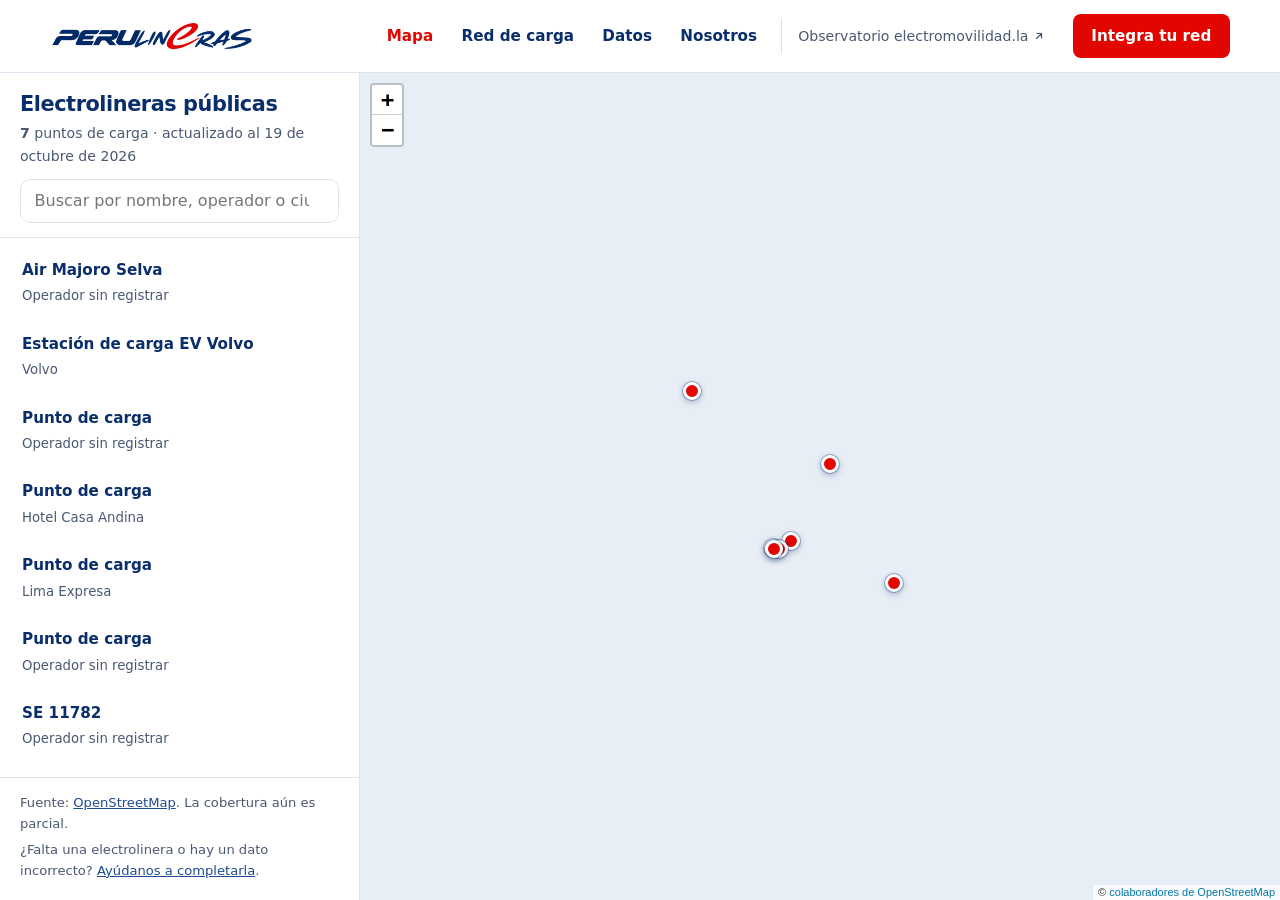
==== mapa/index.html @ 8e87213c "feat: redesign site with public charging station map - Light redesign following REDESIGN_BRIEF.md (w" ====
<!doctype html>
<html lang="es-PE">
<head>
  <meta charset="utf-8">
  <meta name="viewport" content="width=device-width,initial-scale=1">
  <title>Mapa de electrolineras públicas del Perú | Perulineras</title>
  <meta name="description" content="Encuentra electrolineras públicas en el Perú: ubicación, conectores, potencia, operador y cómo llegar.">
  <meta name="theme-color" content="#ffffff">
  <meta property="og:type" content="website">
  <meta property="og:locale" content="es_PE">
  <meta property="og:site_name" content="Perulineras">
  <meta property="og:title" content="Mapa de electrolineras públicas del Perú">
  <meta property="og:description" content="Ubicación, conectores, potencia, operador y cómo llegar a las electrolineras públicas del Perú.">
  <meta property="og:image" content="../assets/og-perulineras.png">
  <meta name="twitter:card" content="summary_large_image">
  <link rel="icon" type="image/png" sizes="32x32" href="../assets/favicon-32.png">
  <link rel="apple-touch-icon" href="../assets/apple-touch-icon.png">
  <link rel="stylesheet" href="../assets/vendor/leaflet/leaflet.css">
  <link rel="stylesheet" href="../assets/estilos.css">
</head>
<body class="pagina-mapa">
  <a class="saltar" href="#lista-electrolineras">Saltar a la lista de electrolineras</a>

  <header class="header">
    <div class="contenedor header-interior">
      <a class="marca" href="../" aria-label="Perulineras, inicio">
        <img src="../assets/logo-perulineras.png" alt="Perulineras" width="788" height="116">
      </a>
      <button class="menu-boton" type="button" aria-expanded="false" aria-controls="nav-principal" aria-label="Abrir menú">
        <svg viewBox="0 0 24 24" fill="none" stroke="currentColor" stroke-width="2" stroke-linecap="round" aria-hidden="true"><path d="M4 7h16M4 12h16M4 17h16"/></svg>
      </button>
      <nav class="nav" id="nav-principal" aria-label="Principal">
        <a href="./" aria-current="page">Mapa</a>
        <a href="../#red">Red de carga</a>
        <a href="../#datos">Datos</a>
        <a href="../#nosotros">Nosotros</a>
        <a class="enlace-observatorio" href="https://www.electromovilidad.la" target="_blank" rel="noopener">Observatorio electromovilidad.la
          <svg width="12" height="12" viewBox="0 0 24 24" fill="none" stroke="currentColor" stroke-width="2.4" stroke-linecap="round" stroke-linejoin="round" aria-hidden="true"><path d="M7 17 17 7M8 7h9v9"/></svg>
          <span class="sr">(abre en una pestaña nueva)</span></a>
        <a class="boton boton-primario" href="../#integra">Integra tu red</a>
      </nav>
    </div>
  </header>

  <main class="mapa-layout">
    <aside class="panel" aria-labelledby="titulo-mapa">
      <div class="panel-cabecera">
        <h1 id="titulo-mapa">Electrolineras públicas</h1>
        <p><strong data-conteo>…</strong> puntos de carga · actualizado al <span data-actualizado>…</span></p>
        <label class="sr" for="buscar">Buscar electrolinera</label>
        <input class="buscador" id="buscar" type="search" placeholder="Buscar por nombre, operador o ciudad" autocomplete="off" data-buscador>
      </div>
      <ul class="lista" id="lista-electrolineras" aria-label="Lista de electrolineras" data-lista></ul>
      <div class="panel-pie">
        <p>Fuente: <a href="https://www.openstreetmap.org/copyright" target="_blank" rel="noopener">OpenStreetMap</a>. La cobertura aún es parcial.</p>
        <p>¿Falta una electrolinera o hay un dato incorrecto? <a href="../#integra">Ayúdanos a completarla</a>.</p>
      </div>
    </aside>
    <div class="mapa mapa-completo" data-mapa="../data/electrolineras.geojson" data-zoom-rueda role="region" aria-label="Mapa del Perú con electrolineras públicas"></div>
  </main>

  <script src="../assets/vendor/leaflet/leaflet.js"></script>
  <script src="../assets/sitio.js"></script>
  <script src="../assets/mapa.js"></script>
</body>
</html>
---- assets/vendor/leaflet/leaflet.css ----
/* required styles */

.leaflet-pane,
.leaflet-tile,
.leaflet-marker-icon,
.leaflet-marker-shadow,
.leaflet-tile-container,
.leaflet-pane > svg,
.leaflet-pane > canvas,
.leaflet-zoom-box,
.leaflet-image-layer,
.leaflet-layer {
	position: absolute;
	left: 0;
	top: 0;
	}
.leaflet-container {
	overflow: hidden;
	}
.leaflet-tile,
.leaflet-marker-icon,
.leaflet-marker-shadow {
	-webkit-user-select: none;
	   -moz-user-select: none;
	        user-select: none;
	  -webkit-user-drag: none;
	}
/* Prevents IE11 from highlighting tiles in blue */
.leaflet-tile::selection {
	background: transparent;
}
/* Safari renders non-retina tile on retina better with this, but Chrome is worse */
.leaflet-safari .leaflet-tile {
	image-rendering: -webkit-optimize-contrast;
	}
/* hack that prevents hw layers "stretching" when loading new tiles */
.leaflet-safari .leaflet-tile-container {
	width: 1600px;
	height: 1600px;
	-webkit-transform-origin: 0 0;
	}
.leaflet-marker-icon,
.leaflet-marker-shadow {
	display: block;
	}
/* .leaflet-container svg: reset svg max-width decleration shipped in Joomla! (joomla.org) 3.x */
/* .leaflet-container img: map is broken in FF if you have max-width: 100% on tiles */
.leaflet-container .leaflet-overlay-pane svg {
	max-width: none !important;
	max-height: none !important;
	}
.leaflet-container .leaflet-marker-pane img,
.leaflet-container .leaflet-shadow-pane img,
.leaflet-container .leaflet-tile-pane img,
.leaflet-container img.leaflet-image-layer,
.leaflet-container .leaflet-tile {
	max-width: none !important;
	max-height: none !important;
	width: auto;
	padding: 0;
	}

.leaflet-container img.leaflet-tile {
	/* See: https://bugs.chromium.org/p/chromium/issues/detail?id=600120 */
	mix-blend-mode: plus-lighter;
}

.leaflet-container.leaflet-touch-zoom {
	-ms-touch-action: pan-x pan-y;
	touch-action: pan-x pan-y;
	}
.leaflet-container.leaflet-touch-drag {
	-ms-touch-action: pinch-zoom;
	/* Fallback for FF which doesn't support pinch-zoom */
	touch-action: none;
	touch-action: pinch-zoom;
}
.leaflet-container.leaflet-touch-drag.leaflet-touch-zoom {
	-ms-touch-action: none;
	touch-action: none;
}
.leaflet-container {
	-webkit-tap-highlight-color: transparent;
}
.leaflet-container a {
	-webkit-tap-highlight-color: rgba(51, 181, 229, 0.4);
}
.leaflet-tile {
	filter: inherit;
	visibility: hidden;
	}
.leaflet-tile-loaded {
	visibility: inherit;
	}
.leaflet-zoom-box {
	width: 0;
	height: 0;
	-moz-box-sizing: border-box;
	     box-sizing: border-box;
	z-index: 800;
	}
/* workaround for https://bugzilla.mozilla.org/show_bug.cgi?id=888319 */
.leaflet-overlay-pane svg {
	-moz-user-select: none;
	}

.leaflet-pane         { z-index: 400; }

.leaflet-tile-pane    { z-index: 200; }
.leaflet-overlay-pane { z-index: 400; }
.leaflet-shadow-pane  { z-index: 500; }
.leaflet-marker-pane  { z-index: 600; }
.leaflet-tooltip-pane   { z-index: 650; }
.leaflet-popup-pane   { z-index: 700; }

.leaflet-map-pane canvas { z-index: 100; }
.leaflet-map-pane svg    { z-index: 200; }

.leaflet-vml-shape {
	width: 1px;
	height: 1px;
	}
.lvml {
	behavior: url(#default#VML);
	display: inline-block;
	position: absolute;
	}


/* control positioning */

.leaflet-control {
	position: relative;
	z-index: 800;
	pointer-events: visiblePainted; /* IE 9-10 doesn't have auto */
	pointer-events: auto;
	}
.leaflet-top,
.leaflet-bottom {
	position: absolute;
	z-index: 1000;
	pointer-events: none;
	}
.leaflet-top {
	top: 0;
	}
.leaflet-right {
	right: 0;
	}
.leaflet-bottom {
	bottom: 0;
	}
.leaflet-left {
	left: 0;
	}
.leaflet-control {
	float: left;
	clear: both;
	}
.leaflet-right .leaflet-control {
	float: right;
	}
.leaflet-top .leaflet-control {
	margin-top: 10px;
	}
.leaflet-bottom .leaflet-control {
	margin-bottom: 10px;
	}
.leaflet-left .leaflet-control {
	margin-left: 10px;
	}
.leaflet-right .leaflet-control {
	margin-right: 10px;
	}


/* zoom and fade animations */

.leaflet-fade-anim .leaflet-popup {
	opacity: 0;
	-webkit-transition: opacity 0.2s linear;
	   -moz-transition: opacity 0.2s linear;
	        transition: opacity 0.2s linear;
	}
.leaflet-fade-anim .leaflet-map-pane .leaflet-popup {
	opacity: 1;
	}
.leaflet-zoom-animated {
	-webkit-transform-origin: 0 0;
	    -ms-transform-origin: 0 0;
	        transform-origin: 0 0;
	}
svg.leaflet-zoom-animated {
	will-change: transform;
}

.leaflet-zoom-anim .leaflet-zoom-animated {
	-webkit-transition: -webkit-transform 0.25s cubic-bezier(0,0,0.25,1);
	   -moz-transition:    -moz-transform 0.25s cubic-bezier(0,0,0.25,1);
	        transition:         transform 0.25s cubic-bezier(0,0,0.25,1);
	}
.leaflet-zoom-anim .leaflet-tile,
.leaflet-pan-anim .leaflet-tile {
	-webkit-transition: none;
	   -moz-transition: none;
	        transition: none;
	}

.leaflet-zoom-anim .leaflet-zoom-hide {
	visibility: hidden;
	}


/* cursors */

.leaflet-interactive {
	cursor: pointer;
	}
.leaflet-grab {
	cursor: -webkit-grab;
	cursor:    -moz-grab;
	cursor:         grab;
	}
.leaflet-crosshair,
.leaflet-crosshair .leaflet-interactive {
	cursor: crosshair;
	}
.leaflet-popup-pane,
.leaflet-control {
	cursor: auto;
	}
.leaflet-dragging .leaflet-grab,
.leaflet-dragging .leaflet-grab .leaflet-interactive,
.leaflet-dragging .leaflet-marker-draggable {
	cursor: move;
	cursor: -webkit-grabbing;
	cursor:    -moz-grabbing;
	cursor:         grabbing;
	}

/* marker & overlays interactivity */
.leaflet-marker-icon,
.leaflet-marker-shadow,
.leaflet-image-layer,
.leaflet-pane > svg path,
.leaflet-tile-container {
	pointer-events: none;
	}

.leaflet-marker-icon.leaflet-interactive,
.leaflet-image-layer.leaflet-interactive,
.leaflet-pane > svg path.leaflet-interactive,
svg.leaflet-image-layer.leaflet-interactive path {
	pointer-events: visiblePainted; /* IE 9-10 doesn't have auto */
	pointer-events: auto;
	}

/* visual tweaks */

.leaflet-container {
	background: #ddd;
	outline-offset: 1px;
	}
.leaflet-container a {
	color: #0078A8;
	}
.leaflet-zoom-box {
	border: 2px dotted #38f;
	background: rgba(255,255,255,0.5);
	}


/* general typography */
.leaflet-container {
	font-family: "Helvetica Neue", Arial, Helvetica, sans-serif;
	font-size: 12px;
	font-size: 0.75rem;
	line-height: 1.5;
	}


/* general toolbar styles */

.leaflet-bar {
	box-shadow: 0 1px 5px rgba(0,0,0,0.65);
	border-radius: 4px;
	}
.leaflet-bar a {
	background-color: #fff;
	border-bottom: 1px solid #ccc;
	width: 26px;
	height: 26px;
	line-height: 26px;
	display: block;
	text-align: center;
	text-decoration: none;
	color: black;
	}
.leaflet-bar a,
.leaflet-control-layers-toggle {
	background-position: 50% 50%;
	background-repeat: no-repeat;
	display: block;
	}
.leaflet-bar a:hover,
.leaflet-bar a:focus {
	background-color: #f4f4f4;
	}
.leaflet-bar a:first-child {
	border-top-left-radius: 4px;
	border-top-right-radius: 4px;
	}
.leaflet-bar a:last-child {
	border-bottom-left-radius: 4px;
	border-bottom-right-radius: 4px;
	border-bottom: none;
	}
.leaflet-bar a.leaflet-disabled {
	cursor: default;
	background-color: #f4f4f4;
	color: #bbb;
	}

.leaflet-touch .leaflet-bar a {
	width: 30px;
	height: 30px;
	line-height: 30px;
	}
.leaflet-touch .leaflet-bar a:first-child {
	border-top-left-radius: 2px;
	border-top-right-radius: 2px;
	}
.leaflet-touch .leaflet-bar a:last-child {
	border-bottom-left-radius: 2px;
	border-bottom-right-radius: 2px;
	}

/* zoom control */

.leaflet-control-zoom-in,
.leaflet-control-zoom-out {
	font: bold 18px 'Lucida Console', Monaco, monospace;
	text-indent: 1px;
	}

.leaflet-touch .leaflet-control-zoom-in, .leaflet-touch .leaflet-control-zoom-out  {
	font-size: 22px;
	}


/* layers control */

.leaflet-control-layers {
	box-shadow: 0 1px 5px rgba(0,0,0,0.4);
	background: #fff;
	border-radius: 5px;
	}
.leaflet-control-layers-toggle {
	background-image: url(images/layers.png);
	width: 36px;
	height: 36px;
	}
.leaflet-retina .leaflet-control-layers-toggle {
	background-image: url(images/layers-2x.png);
	background-size: 26px 26px;
	}
.leaflet-touch .leaflet-control-layers-toggle {
	width: 44px;
	height: 44px;
	}
.leaflet-control-layers .leaflet-control-layers-list,
.leaflet-control-layers-expanded .leaflet-control-layers-toggle {
	display: none;
	}
.leaflet-control-layers-expanded .leaflet-control-layers-list {
	display: block;
	position: relative;
	}
.leaflet-control-layers-expanded {
	padding: 6px 10px 6px 6px;
	color: #333;
	background: #fff;
	}
.leaflet-control-layers-scrollbar {
	overflow-y: scroll;
	overflow-x: hidden;
	padding-right: 5px;
	}
.leaflet-control-layers-selector {
	margin-top: 2px;
	position: relative;
	top: 1px;
	}
.leaflet-control-layers label {
	display: block;
	font-size: 13px;
	font-size: 1.08333em;
	}
.leaflet-control-layers-separator {
	height: 0;
	border-top: 1px solid #ddd;
	margin: 5px -10px 5px -6px;
	}

/* Default icon URLs */
.leaflet-default-icon-path { /* used only in path-guessing heuristic, see L.Icon.Default */
	background-image: url(images/marker-icon.png);
	}


/* attribution and scale controls */

.leaflet-container .leaflet-control-attribution {
	background: #fff;
	background: rgba(255, 255, 255, 0.8);
	margin: 0;
	}
.leaflet-control-attribution,
.leaflet-control-scale-line {
	padding: 0 5px;
	color: #333;
	line-height: 1.4;
	}
.leaflet-control-attribution a {
	text-decoration: none;
	}
.leaflet-control-attribution a:hover,
.leaflet-control-attribution a:focus {
	text-decoration: underline;
	}
.leaflet-attribution-flag {
	display: inline !important;
	vertical-align: baseline !important;
	width: 1em;
	height: 0.6669em;
	}
.leaflet-left .leaflet-control-scale {
	margin-left: 5px;
	}
.leaflet-bottom .leaflet-control-scale {
	margin-bottom: 5px;
	}
.leaflet-control-scale-line {
	border: 2px solid #777;
	border-top: none;
	line-height: 1.1;
	padding: 2px 5px 1px;
	white-space: nowrap;
	-moz-box-sizing: border-box;
	     box-sizing: border-box;
	background: rgba(255, 255, 255, 0.8);
	text-shadow: 1px 1px #fff;
	}
.leaflet-control-scale-line:not(:first-child) {
	border-top: 2px solid #777;
	border-bottom: none;
	margin-top: -2px;
	}
.leaflet-control-scale-line:not(:first-child):not(:last-child) {
	border-bottom: 2px solid #777;
	}

.leaflet-touch .leaflet-control-attribution,
.leaflet-touch .leaflet-control-layers,
.leaflet-touch .leaflet-bar {
	box-shadow: none;
	}
.leaflet-touch .leaflet-control-layers,
.leaflet-touch .leaflet-bar {
	border: 2px solid rgba(0,0,0,0.2);
	background-clip: padding-box;
	}


/* popup */

.leaflet-popup {
	position: absolute;
	text-align: center;
	margin-bottom: 20px;
	}
.leaflet-popup-content-wrapper {
	padding: 1px;
	text-align: left;
	border-radius: 12px;
	}
.leaflet-popup-content {
	margin: 13px 24px 13px 20px;
	line-height: 1.3;
	font-size: 13px;
	font-size: 1.08333em;
	min-height: 1px;
	}
.leaflet-popup-content p {
	margin: 17px 0;
	margin: 1.3em 0;
	}
.leaflet-popup-tip-container {
	width: 40px;
	height: 20px;
	position: absolute;
	left: 50%;
	margin-top: -1px;
	margin-left: -20px;
	overflow: hidden;
	pointer-events: none;
	}
.leaflet-popup-tip {
	width: 17px;
	height: 17px;
	padding: 1px;

	margin: -10px auto 0;
	pointer-events: auto;

	-webkit-transform: rotate(45deg);
	   -moz-transform: rotate(45deg);
	    -ms-transform: rotate(45deg);
	        transform: rotate(45deg);
	}
.leaflet-popup-content-wrapper,
.leaflet-popup-tip {
	background: white;
	color: #333;
	box-shadow: 0 3px 14px rgba(0,0,0,0.4);
	}
.leaflet-container a.leaflet-popup-close-button {
	position: absolute;
	top: 0;
	right: 0;
	border: none;
	text-align: center;
	width: 24px;
	height: 24px;
	font: 16px/24px Tahoma, Verdana, sans-serif;
	color: #757575;
	text-decoration: none;
	background: transparent;
	}
.leaflet-container a.leaflet-popup-close-button:hover,
.leaflet-container a.leaflet-popup-close-button:focus {
	color: #585858;
	}
.leaflet-popup-scrolled {
	overflow: auto;
	}

.leaflet-oldie .leaflet-popup-content-wrapper {
	-ms-zoom: 1;
	}
.leaflet-oldie .leaflet-popup-tip {
	width: 24px;
	margin: 0 auto;

	-ms-filter: "progid:DXImageTransform.Microsoft.Matrix(M11=0.70710678, M12=0.70710678, M21=-0.70710678, M22=0.70710678)";
	filter: progid:DXImageTransform.Microsoft.Matrix(M11=0.70710678, M12=0.70710678, M21=-0.70710678, M22=0.70710678);
	}

.leaflet-oldie .leaflet-control-zoom,
.leaflet-oldie .leaflet-control-layers,
.leaflet-oldie .leaflet-popup-content-wrapper,
.leaflet-oldie .leaflet-popup-tip {
	border: 1px solid #999;
	}


/* div icon */

.leaflet-div-icon {
	background: #fff;
	border: 1px solid #666;
	}


/* Tooltip */
/* Base styles for the element that has a tooltip */
.leaflet-tooltip {
	position: absolute;
	padding: 6px;
	background-color: #fff;
	border: 1px solid #fff;
	border-radius: 3px;
	color: #222;
	white-space: nowrap;
	-webkit-user-select: none;
	-moz-user-select: none;
	-ms-user-select: none;
	user-select: none;
	pointer-events: none;
	box-shadow: 0 1px 3px rgba(0,0,0,0.4);
	}
.leaflet-tooltip.leaflet-interactive {
	cursor: pointer;
	pointer-events: auto;
	}
.leaflet-tooltip-top:before,
.leaflet-tooltip-bottom:before,
.leaflet-tooltip-left:before,
.leaflet-tooltip-right:before {
	position: absolute;
	pointer-events: none;
	border: 6px solid transparent;
	background: transparent;
	content: "";
	}

/* Directions */

.leaflet-tooltip-bottom {
	margin-top: 6px;
}
.leaflet-tooltip-top {
	margin-top: -6px;
}
.leaflet-tooltip-bottom:before,
.leaflet-tooltip-top:before {
	left: 50%;
	margin-left: -6px;
	}
.leaflet-tooltip-top:before {
	bottom: 0;
	margin-bottom: -12px;
	border-top-color: #fff;
	}
.leaflet-tooltip-bottom:before {
	top: 0;
	margin-top: -12px;
	margin-left: -6px;
	border-bottom-color: #fff;
	}
.leaflet-tooltip-left {
	margin-left: -6px;
}
.leaflet-tooltip-right {
	margin-left: 6px;
}
.leaflet-tooltip-left:before,
.leaflet-tooltip-right:before {
	top: 50%;
	margin-top: -6px;
	}
.leaflet-tooltip-left:before {
	right: 0;
	margin-right: -12px;
	border-left-color: #fff;
	}
.leaflet-tooltip-right:before {
	left: 0;
	margin-left: -12px;
	border-right-color: #fff;
	}

/* Printing */

@media print {
	/* Prevent printers from removing background-images of controls. */
	.leaflet-control {
		-webkit-print-color-adjust: exact;
		print-color-adjust: exact;
		}
	}
---- assets/estilos.css ----
/* Perulineras — estilos compartidos */
:root{
  --azul:#0a2e6b;
  --azul-medio:#1f4a94;
  --azul-suave:#eef3fb;
  --rojo:#e10600;
  --rojo-hover:#b80500;
  --texto:#16233b;
  --texto-suave:#4a5872;
  --borde:#dde4ef;
  --fondo:#ffffff;
  --fondo-alt:#f6f8fc;
  --radio:14px;
  --sombra:0 1px 2px rgba(10,46,107,.06),0 8px 24px rgba(10,46,107,.08);
  --ancho:1180px;
  --alto-header:72px;
  font-family:system-ui,-apple-system,"Segoe UI",Roboto,"Helvetica Neue",Arial,sans-serif;
  color-scheme:light;
}
*,*::before,*::after{box-sizing:border-box}
html{scroll-behavior:smooth;scroll-padding-top:calc(var(--alto-header) + 16px)}
@media (prefers-reduced-motion:reduce){html{scroll-behavior:auto}*{transition:none!important;animation:none!important}}
body{margin:0;overflow-x:clip;background:var(--fondo);color:var(--texto);line-height:1.6;-webkit-font-smoothing:antialiased}
img{max-width:100%;display:block}
a{color:var(--azul-medio)}
h1,h2,h3{color:var(--azul);line-height:1.15;margin:0 0 .5em;letter-spacing:-.02em}
p{margin:0 0 1em}
.contenedor{width:min(var(--ancho),100% - 32px);margin-inline:auto}

/* Accesibilidad */
.saltar{position:absolute;left:16px;top:-60px;z-index:100;background:var(--azul);color:#fff;padding:10px 16px;border-radius:8px;text-decoration:none;font-weight:600}
.saltar:focus{top:12px}
:focus-visible{outline:3px solid var(--rojo);outline-offset:3px;border-radius:4px}
.sr{position:absolute;width:1px;height:1px;padding:0;margin:-1px;overflow:hidden;clip:rect(0,0,0,0);white-space:nowrap;border:0}

/* Botones */
.boton{display:inline-flex;align-items:center;justify-content:center;gap:.5em;min-height:44px;padding:.65em 1.25em;border-radius:999px;font-weight:650;font-size:1rem;text-decoration:none;border:2px solid transparent;cursor:pointer;transition:background .15s,color .15s,border-color .15s,transform .15s}
.boton:hover{transform:translateY(-1px)}
.boton-primario{background:var(--rojo);color:#fff}
.boton-primario:hover{background:var(--rojo-hover)}
.boton-secundario{background:#fff;color:var(--azul);border-color:var(--borde)}
.boton-secundario:hover{border-color:var(--azul)}
.boton svg{width:1.1em;height:1.1em;flex:none}

/* Header */
.header{position:sticky;top:0;z-index:1000;background:#fff;border-bottom:1px solid transparent;transition:border-color .2s,box-shadow .2s}
.header.con-scroll{border-bottom-color:var(--borde);box-shadow:0 4px 16px rgba(10,46,107,.06)}
.header-interior{height:var(--alto-header);display:flex;align-items:center;gap:24px}
.marca{flex:none;display:block;line-height:0}
.marca img{height:30px;width:auto}
.nav{display:flex;align-items:center;gap:4px;margin-left:auto}
.nav a{color:var(--azul);text-decoration:none;font-weight:600;font-size:.95rem;padding:.5em .8em;border-radius:8px}
.nav a:hover{background:var(--azul-suave)}
.nav a[aria-current="page"]{color:var(--rojo)}
.nav .enlace-observatorio{color:var(--texto-suave);font-weight:500;font-size:.88rem;display:inline-flex;align-items:center;gap:.35em;margin-left:8px;padding-left:16px;border-left:1px solid var(--borde);border-radius:0}
.nav .enlace-observatorio:hover{background:none;color:var(--azul)}
.nav .boton{margin-left:12px;padding:.5em 1.1em;min-height:40px}
.nav .boton-primario{color:#fff}
.nav .boton:hover{background:var(--rojo-hover)}
.menu-boton{display:none;margin-left:auto;width:44px;height:44px;border:1px solid var(--borde);background:#fff;border-radius:10px;color:var(--azul);cursor:pointer;align-items:center;justify-content:center}
.menu-boton svg{width:22px;height:22px}
@media (max-width:960px){
  .menu-boton{display:inline-flex}
  .nav{display:none;position:absolute;left:0;right:0;top:var(--alto-header);flex-direction:column;align-items:stretch;gap:0;padding:8px 16px 20px;background:#fff;border-bottom:1px solid var(--borde);box-shadow:0 12px 24px rgba(10,46,107,.08)}
  .nav.abierto{display:flex}
  .nav a{padding:.85em .5em;border-radius:0;border-bottom:1px solid var(--borde)}
  .nav .enlace-observatorio{margin:0;padding-left:.5em;border-left:0}
  .nav .boton{margin:16px 0 0;border-radius:999px;border-bottom:0}
}

/* Hero */
.hero{padding:48px 0 64px;background:linear-gradient(180deg,#fff 0%,var(--fondo-alt) 100%)}
.hero-grid{display:grid;grid-template-columns:minmax(0,5fr) minmax(0,7fr);gap:48px;align-items:center}
.etiqueta{display:inline-flex;align-items:center;gap:.5em;font-size:.78rem;font-weight:700;letter-spacing:.14em;text-transform:uppercase;color:var(--azul-medio);margin-bottom:18px}
.etiqueta::before{content:"";width:8px;height:8px;border-radius:50%;background:var(--rojo)}
.hero h1{font-size:clamp(2.3rem,5vw,3.6rem);font-weight:800;letter-spacing:-.035em}
.hero h1 span{color:var(--rojo)}
.hero-texto{font-size:1.15rem;color:var(--texto-suave);max-width:34em;margin-bottom:28px}
.acciones{display:flex;flex-wrap:wrap;gap:12px}
.dato-mapa{margin-top:28px;font-size:.92rem;color:var(--texto-suave)}
.dato-mapa strong{color:var(--azul);font-size:1.05rem}
.mapa-tarjeta{position:relative;border-radius:20px;overflow:hidden;background:#fff;border:1px solid var(--borde);box-shadow:var(--sombra)}
.mapa-tarjeta .mapa{height:min(560px,70vh);min-height:380px}
.mapa-pie{display:flex;justify-content:space-between;align-items:center;gap:12px;padding:12px 16px;font-size:.85rem;color:var(--texto-suave);border-top:1px solid var(--borde);flex-wrap:wrap}
.mapa-pie a{font-weight:600}
@media (max-width:960px){
  .hero{padding:32px 0 48px}
  .hero-grid{grid-template-columns:minmax(0,1fr);gap:32px}
  .mapa-tarjeta .mapa{height:440px;min-height:0}
}

/* Mapa (Leaflet) */
.mapa{background:#e8eef5}
.mapa .leaflet-control-attribution{font-size:11px}
.mapa .leaflet-tile-pane{filter:saturate(.55) brightness(1.04)}
.punto{display:block;width:18px;height:18px;border-radius:50%;background:var(--rojo);border:3px solid #fff;box-shadow:0 0 0 1px rgba(10,46,107,.35),0 2px 6px rgba(10,46,107,.35)}
.punto.activo{background:var(--azul);transform:scale(1.25)}
.leaflet-popup-content-wrapper{border-radius:12px}
.leaflet-popup-content{margin:14px 16px;font:inherit;font-size:.9rem;line-height:1.45;min-width:200px}
.popup h3{font-size:1rem;margin:0 0 .35em}
.popup dl{display:grid;grid-template-columns:auto 1fr;gap:2px 10px;margin:0 0 10px}
.popup dt{color:var(--texto-suave)}
.popup dd{margin:0;color:var(--texto)}
.popup .sin-dato{color:var(--texto-suave);font-style:italic}
.popup-enlaces{display:flex;gap:12px;flex-wrap:wrap}
.popup-enlaces a{font-weight:600}

/* Secciones */
.seccion{padding:88px 0}
.seccion-alt{background:var(--fondo-alt)}
.seccion-cabecera{max-width:720px;margin-bottom:44px}
.seccion h2{font-size:clamp(1.75rem,3.4vw,2.5rem);font-weight:800}
.seccion-cabecera p{font-size:1.1rem;color:var(--texto-suave)}
.tarjetas{display:grid;grid-template-columns:repeat(3,1fr);gap:20px}
.tarjeta{background:#fff;border:1px solid var(--borde);border-radius:var(--radio);padding:26px}
.tarjeta h3{font-size:1.1rem}
.tarjeta p{color:var(--texto-suave);margin:0}
.icono{width:44px;height:44px;border-radius:12px;display:grid;place-items:center;background:var(--azul-suave);color:var(--azul);margin-bottom:16px}
.icono svg{width:22px;height:22px}
.campos{display:grid;grid-template-columns:repeat(3,1fr);gap:16px;list-style:none;margin:0;padding:0}
.campos li{display:flex;gap:14px;align-items:flex-start;background:#fff;border:1px solid var(--borde);border-radius:var(--radio);padding:20px}
.campos li .icono{margin:0;flex:none}
.campos strong{display:block;color:var(--azul)}
.campos span{color:var(--texto-suave);font-size:.93rem}
.nota{margin-top:28px;font-size:.92rem;color:var(--texto-suave);max-width:760px}
.historia{display:grid;grid-template-columns:1fr 1fr;gap:56px;align-items:center}
.linea{list-style:none;margin:0;padding:0;position:relative}
.linea::before{content:"";position:absolute;left:11px;top:12px;bottom:12px;width:2px;background:var(--borde)}
.linea li{position:relative;padding:0 0 28px 44px}
.linea li:last-child{padding-bottom:0}
.linea li::before{content:"";position:absolute;left:4px;top:6px;width:16px;height:16px;border-radius:50%;background:#fff;border:3px solid var(--azul)}
.linea li:last-child::before{border-color:var(--rojo);background:var(--rojo)}
.linea strong{display:block;color:var(--azul);font-size:1.05rem}
.linea span{color:var(--texto-suave)}
.cta{background:var(--azul);color:#fff;border-radius:24px;padding:56px;display:grid;grid-template-columns:1.4fr 1fr;gap:40px;align-items:center}
.cta h2{color:#fff}
.cta p{color:#c9d6ee;font-size:1.08rem;margin:0}
.cta .acciones{justify-content:flex-end}
.cta .boton-secundario{background:transparent;color:#fff;border-color:rgba(255,255,255,.4)}
.cta .boton-secundario:hover{border-color:#fff}
.cta :focus-visible{outline-color:#fff}
@media (max-width:960px){
  .seccion{padding:64px 0}
  .tarjetas,.campos{grid-template-columns:1fr 1fr}
  .historia,.cta{grid-template-columns:1fr;gap:32px}
  .cta{padding:36px 24px}
  .cta .acciones{justify-content:flex-start}
}
@media (max-width:620px){
  .tarjetas,.campos{grid-template-columns:1fr}
  .acciones .boton{width:100%}
}

/* Footer */
.footer{border-top:1px solid var(--borde);padding:32px 0;font-size:.9rem;color:var(--texto-suave)}
.footer-interior{display:flex;justify-content:space-between;align-items:center;gap:20px;flex-wrap:wrap}
.footer img{height:22px;width:auto}
.footer nav{display:flex;gap:20px;flex-wrap:wrap}
.footer a{color:var(--texto-suave)}
.footer a:hover{color:var(--azul)}

/* Página del mapa */
.pagina-mapa{height:100dvh;display:flex;flex-direction:column;overflow:hidden}
.pagina-mapa .header{border-bottom-color:var(--borde)}
.mapa-layout{flex:1;display:grid;grid-template-columns:360px 1fr;min-height:0}
.panel{border-right:1px solid var(--borde);display:flex;flex-direction:column;min-height:0;background:#fff}
.panel-cabecera{padding:20px 20px 14px;border-bottom:1px solid var(--borde)}
.panel-cabecera h1{font-size:1.3rem;margin-bottom:.25em}
.panel-cabecera p{font-size:.88rem;color:var(--texto-suave);margin:0 0 12px}
.buscador{width:100%;min-height:42px;padding:.5em .85em;border:1px solid var(--borde);border-radius:10px;font:inherit;color:var(--texto)}
.buscador:focus-visible{border-color:var(--azul)}
.lista{list-style:none;margin:0;padding:8px;overflow-y:auto;flex:1}
.lista button{all:unset;box-sizing:border-box;display:block;width:100%;padding:12px 14px;border-radius:10px;cursor:pointer}
.lista button:hover,.lista button[aria-pressed="true"]{background:var(--azul-suave)}
.lista button:focus-visible{outline:3px solid var(--rojo);outline-offset:-3px}
.lista strong{display:block;color:var(--azul);font-size:.95rem}
.lista span{font-size:.83rem;color:var(--texto-suave)}
.lista .vacio{padding:16px;color:var(--texto-suave);font-size:.9rem}
.panel-pie{padding:14px 20px;border-top:1px solid var(--borde);font-size:.82rem;color:var(--texto-suave)}
.panel-pie p{margin:0 0 .4em}
.mapa-completo{height:100%;min-height:0}
@media (max-width:820px){
  .pagina-mapa{height:auto;overflow:visible}
  .mapa-layout{grid-template-columns:minmax(0,1fr);grid-template-rows:62vh auto}
  .mapa-completo{order:-1}
  .panel{border-right:0;border-top:1px solid var(--borde)}
  .lista{max-height:none;overflow:visible}
}
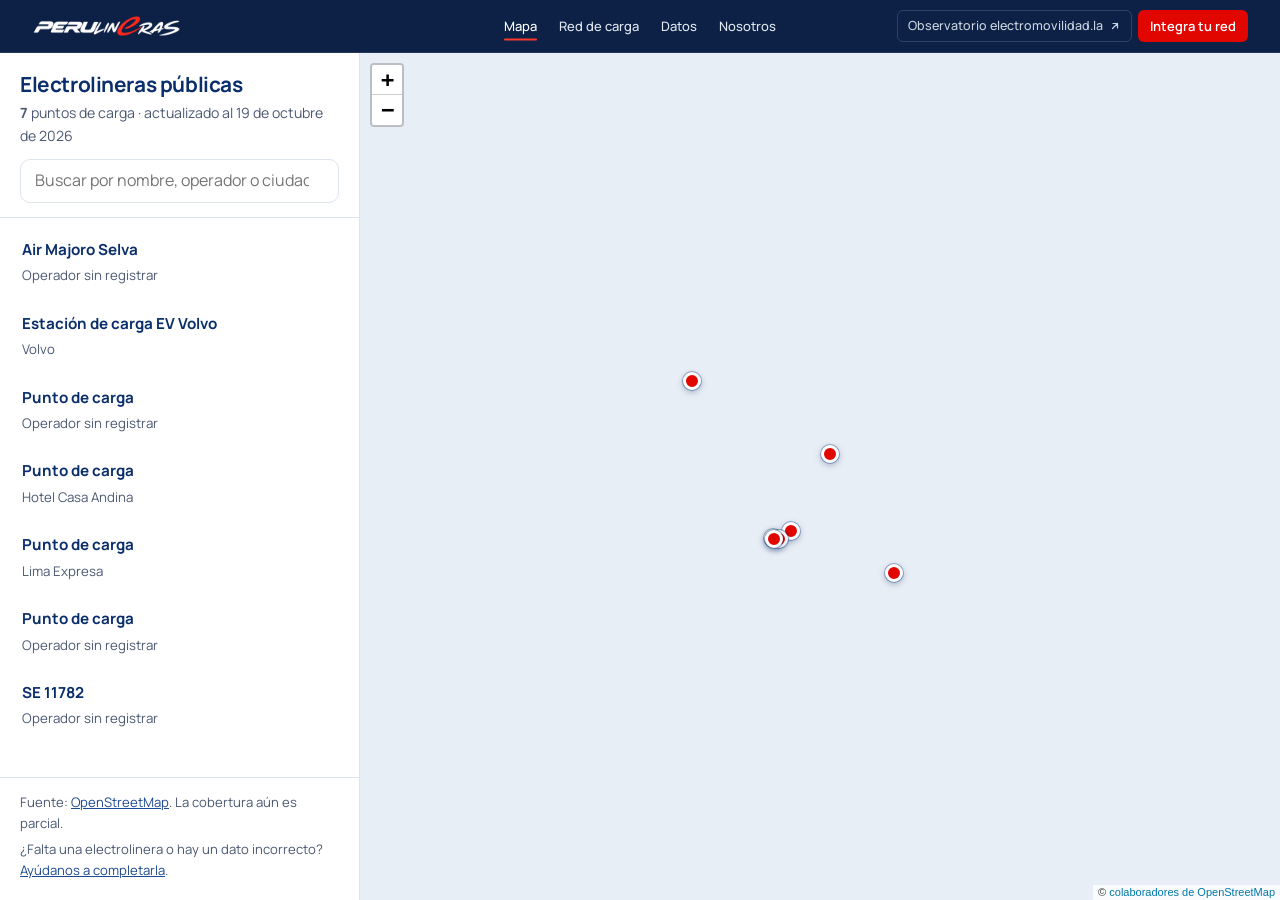
==== commit 9ffbf6b2: "feat: adopt electromovilidad.la header design - Dark full-width 52px bar, centered nav with active u" ====
--- a/mapa/index.html
+++ b/mapa/index.html
@@ -5,7 +5,7 @@
   <meta name="viewport" content="width=device-width,initial-scale=1">
   <title>Mapa de electrolineras públicas del Perú | Perulineras</title>
   <meta name="description" content="Encuentra electrolineras públicas en el Perú: ubicación, conectores, potencia, operador y cómo llegar.">
-  <meta name="theme-color" content="#ffffff">
+  <meta name="theme-color" content="#051a3f">
   <meta property="og:type" content="website">
   <meta property="og:locale" content="es_PE">
   <meta property="og:site_name" content="Perulineras">
@@ -22,23 +22,24 @@
   <a class="saltar" href="#lista-electrolineras">Saltar a la lista de electrolineras</a>
 
   <header class="header">
-    <div class="contenedor header-interior">
+    <div class="header-interior">
       <a class="marca" href="../" aria-label="Perulineras, inicio">
-        <img src="../assets/logo-perulineras.png" alt="Perulineras" width="788" height="116">
+        <img src="../assets/logo-perulineras-oscuro.png" alt="Perulineras" width="788" height="116">
       </a>
-      <button class="menu-boton" type="button" aria-expanded="false" aria-controls="nav-principal" aria-label="Abrir menú">
-        <svg viewBox="0 0 24 24" fill="none" stroke="currentColor" stroke-width="2" stroke-linecap="round" aria-hidden="true"><path d="M4 7h16M4 12h16M4 17h16"/></svg>
-      </button>
       <nav class="nav" id="nav-principal" aria-label="Principal">
         <a href="./" aria-current="page">Mapa</a>
         <a href="../#red">Red de carga</a>
         <a href="../#datos">Datos</a>
         <a href="../#nosotros">Nosotros</a>
-        <a class="enlace-observatorio" href="https://www.electromovilidad.la" target="_blank" rel="noopener">Observatorio electromovilidad.la
-          <svg width="12" height="12" viewBox="0 0 24 24" fill="none" stroke="currentColor" stroke-width="2.4" stroke-linecap="round" stroke-linejoin="round" aria-hidden="true"><path d="M7 17 17 7M8 7h9v9"/></svg>
-          <span class="sr">(abre en una pestaña nueva)</span></a>
-        <a class="boton boton-primario" href="../#integra">Integra tu red</a>
+        <a class="solo-movil" href="https://www.electromovilidad.la" target="_blank" rel="noopener">Observatorio electromovilidad.la <svg viewBox="0 0 24 24" fill="none" stroke="currentColor" stroke-width="2.4" stroke-linecap="round" stroke-linejoin="round" aria-hidden="true"><path d="M7 17 17 7M8 7h9v9"/></svg><span class="sr">(abre en una pestaña nueva)</span></a>
       </nav>
+      <div class="header-acciones">
+        <a class="chip" href="https://www.electromovilidad.la" target="_blank" rel="noopener">Observatorio electromovilidad.la <svg viewBox="0 0 24 24" fill="none" stroke="currentColor" stroke-width="2.4" stroke-linecap="round" stroke-linejoin="round" aria-hidden="true"><path d="M7 17 17 7M8 7h9v9"/></svg><span class="sr">(abre en una pestaña nueva)</span></a>
+        <a class="boton-header" href="../#integra">Integra tu red</a>
+        <button class="menu-boton" type="button" aria-expanded="false" aria-controls="nav-principal" aria-label="Abrir menú">
+          <svg viewBox="0 0 24 24" fill="none" stroke="currentColor" stroke-width="2" stroke-linecap="round" aria-hidden="true"><path d="M4 7h16M4 12h16M4 17h16"/></svg>
+        </button>
+      </div>
     </div>
   </header>
 
--- a/assets/estilos.css
+++ b/assets/estilos.css
@@ -1,10 +1,12 @@
 /* Perulineras — estilos compartidos */
+@font-face{font-family:Manrope;font-style:normal;font-weight:400 800;font-display:swap;src:url(fuentes/manrope-latin.woff2) format("woff2");unicode-range:U+0000-00FF,U+0131,U+0152-0153,U+02BB-02BC,U+02C6,U+02DA,U+02DC,U+0304,U+0308,U+0329,U+2000-206F,U+20AC,U+2122,U+2191,U+2193,U+2212,U+2215,U+FEFF,U+FFFD}
 :root{
   --azul:#0a2e6b;
   --azul-medio:#1f4a94;
   --azul-suave:#eef3fb;
   --rojo:#e10600;
   --rojo-hover:#b80500;
+  --rojo-claro:#ff3b30;
   --texto:#16233b;
   --texto-suave:#4a5872;
   --borde:#dde4ef;
@@ -13,8 +15,8 @@
   --radio:14px;
   --sombra:0 1px 2px rgba(10,46,107,.06),0 8px 24px rgba(10,46,107,.08);
   --ancho:1180px;
-  --alto-header:72px;
-  font-family:system-ui,-apple-system,"Segoe UI",Roboto,"Helvetica Neue",Arial,sans-serif;
+  --alto-header:52px;
+  font-family:Manrope,system-ui,-apple-system,"Segoe UI",Roboto,"Helvetica Neue",Arial,sans-serif;
   color-scheme:light;
 }
 *,*::before,*::after{box-sizing:border-box}
@@ -42,30 +44,40 @@
 .boton-secundario:hover{border-color:var(--azul)}
 .boton svg{width:1.1em;height:1.1em;flex:none}
 
-/* Header */
-.header{position:sticky;top:0;z-index:1000;background:#fff;border-bottom:1px solid transparent;transition:border-color .2s,box-shadow .2s}
-.header.con-scroll{border-bottom-color:var(--borde);box-shadow:0 4px 16px rgba(10,46,107,.06)}
-.header-interior{height:var(--alto-header);display:flex;align-items:center;gap:24px}
-.marca{flex:none;display:block;line-height:0}
-.marca img{height:30px;width:auto}
-.nav{display:flex;align-items:center;gap:4px;margin-left:auto}
-.nav a{color:var(--azul);text-decoration:none;font-weight:600;font-size:.95rem;padding:.5em .8em;border-radius:8px}
-.nav a:hover{background:var(--azul-suave)}
-.nav a[aria-current="page"]{color:var(--rojo)}
-.nav .enlace-observatorio{color:var(--texto-suave);font-weight:500;font-size:.88rem;display:inline-flex;align-items:center;gap:.35em;margin-left:8px;padding-left:16px;border-left:1px solid var(--borde);border-radius:0}
-.nav .enlace-observatorio:hover{background:none;color:var(--azul)}
-.nav .boton{margin-left:12px;padding:.5em 1.1em;min-height:40px}
-.nav .boton-primario{color:#fff}
-.nav .boton:hover{background:var(--rojo-hover)}
-.menu-boton{display:none;margin-left:auto;width:44px;height:44px;border:1px solid var(--borde);background:#fff;border-radius:10px;color:var(--azul);cursor:pointer;align-items:center;justify-content:center}
-.menu-boton svg{width:22px;height:22px}
+/* Header (mismo patrón que electromovilidad.la, con colores Perulineras) */
+.header{position:sticky;top:0;z-index:1000;background:rgba(5,26,63,.97);border-bottom:1px solid rgba(255,255,255,.1);-webkit-backdrop-filter:blur(8px);backdrop-filter:blur(8px)}
+.header :focus-visible{outline-color:#fff}
+.header-interior{position:relative;height:var(--alto-header);display:flex;align-items:center;justify-content:space-between;gap:16px;padding:0 16px}
+@media (min-width:640px){.header-interior{padding:0 24px}}
+@media (min-width:1024px){.header-interior{padding:0 32px}}
+.marca{flex:none;display:flex;align-items:center;height:32px;line-height:0}
+.marca img{height:22px;width:auto}
+.nav{position:absolute;left:50%;top:50%;transform:translate(-50%,-50%);display:flex;align-items:center;gap:2px}
+.nav a{position:relative;color:#e2e8f0;text-decoration:none;font-size:13px;font-weight:500;padding:6px 10px;border-radius:6px;transition:color .15s}
+.nav a:hover{color:#fff}
+.nav a[aria-current="page"]{color:#fff}
+.nav a[aria-current="page"]::after{content:"";position:absolute;left:10px;right:10px;bottom:2px;height:2px;border-radius:999px;background:var(--rojo-claro)}
+.nav .solo-movil{display:none}
+.header-acciones{display:flex;align-items:center;justify-content:flex-end;gap:6px}
+.chip{display:inline-flex;align-items:center;gap:6px;height:32px;padding:0 10px;border:1px solid rgba(255,255,255,.15);border-radius:6px;color:#cbd5e1;font-size:12.5px;font-weight:500;text-decoration:none;white-space:nowrap;transition:border-color .15s,color .15s}
+.chip:hover{border-color:rgba(255,255,255,.3);color:#fff}
+.chip svg{width:12px;height:12px}
+.boton-header{display:inline-flex;align-items:center;height:32px;padding:0 12px;border-radius:6px;background:var(--rojo);color:#fff;font-size:13px;font-weight:600;text-decoration:none;white-space:nowrap;transition:background .15s}
+.boton-header:hover{background:var(--rojo-hover)}
+.menu-boton{display:none;width:32px;height:32px;padding:0;border:1px solid rgba(255,255,255,.2);background:transparent;border-radius:6px;color:#cbd5e1;cursor:pointer;align-items:center;justify-content:center}
+.menu-boton:hover{color:#fff}
+.menu-boton svg{width:16px;height:16px}
 @media (max-width:960px){
   .menu-boton{display:inline-flex}
-  .nav{display:none;position:absolute;left:0;right:0;top:var(--alto-header);flex-direction:column;align-items:stretch;gap:0;padding:8px 16px 20px;background:#fff;border-bottom:1px solid var(--borde);box-shadow:0 12px 24px rgba(10,46,107,.08)}
+  .header-acciones .chip{display:none}
+  .nav{display:none;position:absolute;left:auto;right:16px;top:calc(100% + 8px);transform:none;width:13rem;flex-direction:column;align-items:stretch;gap:0;padding:4px 0;background:#051a3f;border:1px solid rgba(255,255,255,.1);border-radius:8px;box-shadow:0 18px 40px rgba(0,0,0,.35)}
   .nav.abierto{display:flex}
-  .nav a{padding:.85em .5em;border-radius:0;border-bottom:1px solid var(--borde)}
-  .nav .enlace-observatorio{margin:0;padding-left:.5em;border-left:0}
-  .nav .boton{margin:16px 0 0;border-radius:999px;border-bottom:0}
+  .nav a{padding:9px 14px;border-radius:0}
+  .nav a:hover{background:rgba(255,255,255,.06)}
+  .nav a:focus-visible{outline-offset:-3px}
+  .nav a[aria-current="page"]::after{left:0;right:auto;top:8px;bottom:8px;width:2px;height:auto}
+  .nav .solo-movil{display:flex;align-items:center;gap:6px;border-top:1px solid rgba(255,255,255,.1);margin-top:4px;padding-top:11px;color:#cbd5e1}
+  .nav .solo-movil svg{width:12px;height:12px}
 }
 
 /* Hero */
@@ -161,7 +173,6 @@
 
 /* Página del mapa */
 .pagina-mapa{height:100dvh;display:flex;flex-direction:column;overflow:hidden}
-.pagina-mapa .header{border-bottom-color:var(--borde)}
 .mapa-layout{flex:1;display:grid;grid-template-columns:360px 1fr;min-height:0}
 .panel{border-right:1px solid var(--borde);display:flex;flex-direction:column;min-height:0;background:#fff}
 .panel-cabecera{padding:20px 20px 14px;border-bottom:1px solid var(--borde)}
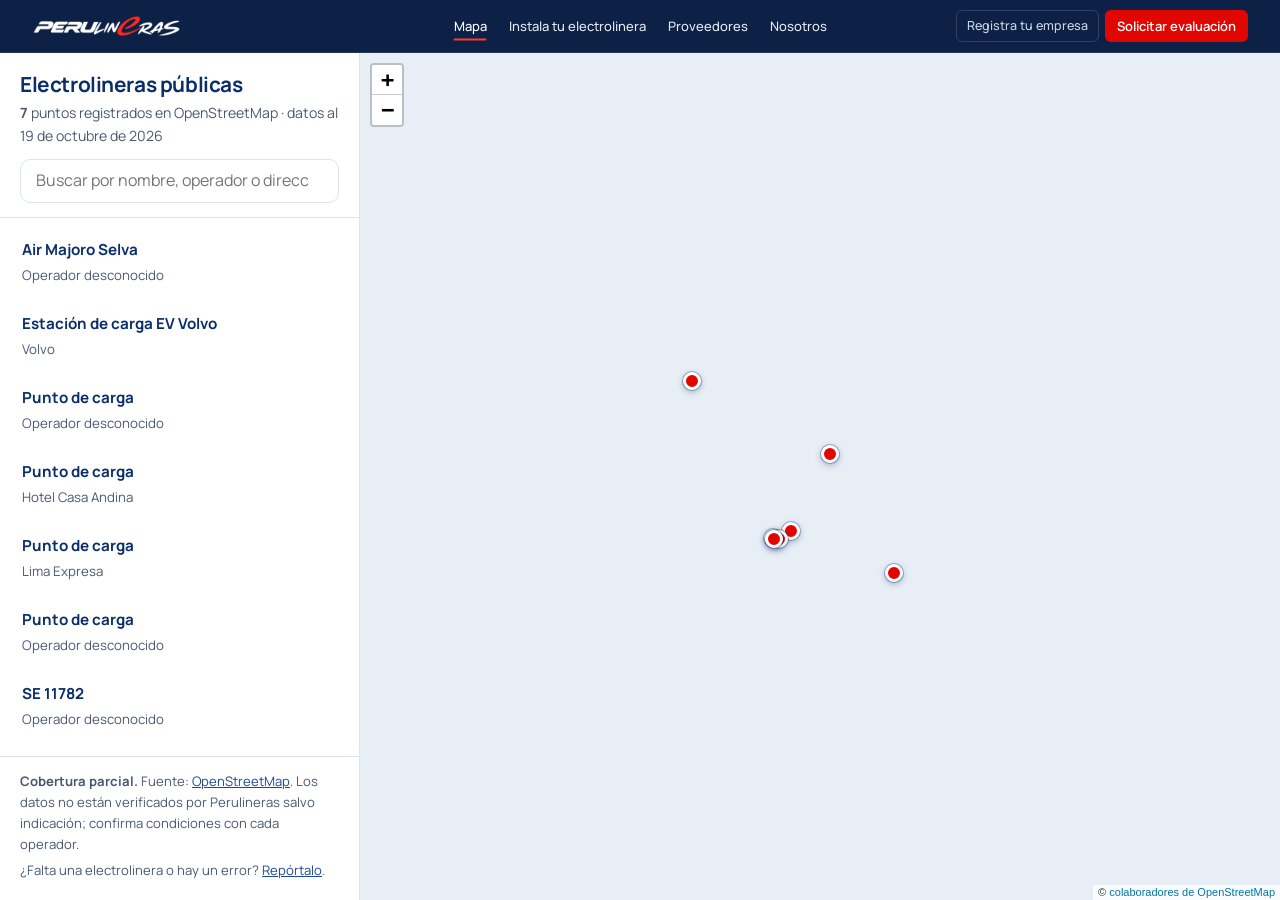
==== commit daa5b19e: "feat: replantear la web según requisitos de producto - Portada centrada en el mapa con buscador y co" ====
--- a/mapa/index.html
+++ b/mapa/index.html
@@ -4,38 +4,42 @@
   <meta charset="utf-8">
   <meta name="viewport" content="width=device-width,initial-scale=1">
   <title>Mapa de electrolineras públicas del Perú | Perulineras</title>
-  <meta name="description" content="Encuentra electrolineras públicas en el Perú: ubicación, conectores, potencia, operador y cómo llegar.">
+  <meta name="description" content="Busca electrolineras públicas en el Perú: ubicación, operador, conectores y cómo llegar, según los datos disponibles.">
+  <link rel="canonical" href="https://www.perulineras.com/mapa/">
   <meta name="theme-color" content="#051a3f">
   <meta property="og:type" content="website">
   <meta property="og:locale" content="es_PE">
   <meta property="og:site_name" content="Perulineras">
-  <meta property="og:title" content="Mapa de electrolineras públicas del Perú">
-  <meta property="og:description" content="Ubicación, conectores, potencia, operador y cómo llegar a las electrolineras públicas del Perú.">
-  <meta property="og:image" content="../assets/og-perulineras.png">
+  <meta property="og:title" content="Mapa de electrolineras públicas del Perú | Perulineras">
+  <meta property="og:description" content="Busca electrolineras públicas en el Perú: ubicación, operador, conectores y cómo llegar, según los datos disponibles.">
+  <meta property="og:url" content="https://www.perulineras.com/mapa/">
+  <meta property="og:image" content="https://www.perulineras.com/assets/og-perulineras.png">
+  <meta property="og:image:width" content="1200">
+  <meta property="og:image:height" content="630">
   <meta name="twitter:card" content="summary_large_image">
-  <link rel="icon" type="image/png" sizes="32x32" href="../assets/favicon-32.png">
-  <link rel="apple-touch-icon" href="../assets/apple-touch-icon.png">
-  <link rel="stylesheet" href="../assets/vendor/leaflet/leaflet.css">
-  <link rel="stylesheet" href="../assets/estilos.css">
+  <link rel="icon" type="image/png" sizes="32x32" href="/assets/favicon-32.png">
+  <link rel="apple-touch-icon" href="/assets/apple-touch-icon.png">
+  <link rel="stylesheet" href="/assets/vendor/leaflet/leaflet.css">
+  <link rel="stylesheet" href="/assets/estilos.css">
 </head>
 <body class="pagina-mapa">
   <a class="saltar" href="#lista-electrolineras">Saltar a la lista de electrolineras</a>
 
   <header class="header">
     <div class="header-interior">
-      <a class="marca" href="../" aria-label="Perulineras, inicio">
-        <img src="../assets/logo-perulineras-oscuro.png" alt="Perulineras" width="788" height="116">
+      <a class="marca" href="/" aria-label="Perulineras, inicio">
+        <img src="/assets/logo-perulineras-oscuro.png" alt="Perulineras" width="788" height="116">
       </a>
       <nav class="nav" id="nav-principal" aria-label="Principal">
-        <a href="./" aria-current="page">Mapa</a>
-        <a href="../#red">Red de carga</a>
-        <a href="../#datos">Datos</a>
-        <a href="../#nosotros">Nosotros</a>
-        <a class="solo-movil" href="https://www.electromovilidad.la" target="_blank" rel="noopener">Observatorio electromovilidad.la <svg viewBox="0 0 24 24" fill="none" stroke="currentColor" stroke-width="2.4" stroke-linecap="round" stroke-linejoin="round" aria-hidden="true"><path d="M7 17 17 7M8 7h9v9"/></svg><span class="sr">(abre en una pestaña nueva)</span></a>
+        <a href="/mapa/" aria-current="page">Mapa</a>
+        <a href="/instala/">Instala tu electrolinera</a>
+        <a href="/proveedores/">Proveedores</a>
+        <a href="/nosotros/">Nosotros</a>
+        <a class="solo-movil" href="/proveedores/#registro">Registra tu empresa</a>
       </nav>
       <div class="header-acciones">
-        <a class="chip" href="https://www.electromovilidad.la" target="_blank" rel="noopener">Observatorio electromovilidad.la <svg viewBox="0 0 24 24" fill="none" stroke="currentColor" stroke-width="2.4" stroke-linecap="round" stroke-linejoin="round" aria-hidden="true"><path d="M7 17 17 7M8 7h9v9"/></svg><span class="sr">(abre en una pestaña nueva)</span></a>
-        <a class="boton-header" href="../#integra">Integra tu red</a>
+        <a class="chip" href="/proveedores/#registro">Registra tu empresa</a>
+        <a class="boton-header" href="/instala/#solicitud">Solicitar evaluación</a>
         <button class="menu-boton" type="button" aria-expanded="false" aria-controls="nav-principal" aria-label="Abrir menú">
           <svg viewBox="0 0 24 24" fill="none" stroke="currentColor" stroke-width="2" stroke-linecap="round" aria-hidden="true"><path d="M4 7h16M4 12h16M4 17h16"/></svg>
         </button>
@@ -47,21 +51,21 @@
     <aside class="panel" aria-labelledby="titulo-mapa">
       <div class="panel-cabecera">
         <h1 id="titulo-mapa">Electrolineras públicas</h1>
-        <p><strong data-conteo>…</strong> puntos de carga · actualizado al <span data-actualizado>…</span></p>
+        <p><strong data-conteo>…</strong> puntos registrados en OpenStreetMap · datos al <span data-actualizado>…</span></p>
         <label class="sr" for="buscar">Buscar electrolinera</label>
-        <input class="buscador" id="buscar" type="search" placeholder="Buscar por nombre, operador o ciudad" autocomplete="off" data-buscador>
+        <input class="buscador" id="buscar" type="search" placeholder="Buscar por nombre, operador o dirección" autocomplete="off" data-buscador>
       </div>
       <ul class="lista" id="lista-electrolineras" aria-label="Lista de electrolineras" data-lista></ul>
       <div class="panel-pie">
-        <p>Fuente: <a href="https://www.openstreetmap.org/copyright" target="_blank" rel="noopener">OpenStreetMap</a>. La cobertura aún es parcial.</p>
-        <p>¿Falta una electrolinera o hay un dato incorrecto? <a href="../#integra">Ayúdanos a completarla</a>.</p>
+        <p><strong>Cobertura parcial.</strong> Fuente: <a href="https://www.openstreetmap.org/copyright" target="_blank" rel="noopener">OpenStreetMap</a>. Los datos no están verificados por Perulineras salvo indicación; confirma condiciones con cada operador.</p>
+        <p>¿Falta una electrolinera o hay un error? <a href="/nosotros/#reportar">Repórtalo</a>.</p>
       </div>
     </aside>
-    <div class="mapa mapa-completo" data-mapa="../data/electrolineras.geojson" data-zoom-rueda role="region" aria-label="Mapa del Perú con electrolineras públicas"></div>
+    <div class="mapa mapa-completo" data-mapa="/data/electrolineras.geojson" data-zoom-rueda role="region" aria-label="Mapa del Perú con electrolineras públicas"></div>
   </main>
 
-  <script src="../assets/vendor/leaflet/leaflet.js"></script>
-  <script src="../assets/sitio.js"></script>
-  <script src="../assets/mapa.js"></script>
+  <script src="/assets/vendor/leaflet/leaflet.js"></script>
+  <script src="/assets/sitio.js"></script>
+  <script src="/assets/mapa.js"></script>
 </body>
 </html>
--- a/assets/estilos.css
+++ b/assets/estilos.css
@@ -7,6 +7,11 @@
   --rojo:#e10600;
   --rojo-hover:#b80500;
   --rojo-claro:#ff3b30;
+  --ambar-fondo:#fff7e6;
+  --ambar-borde:#f2d49b;
+  --ambar-texto:#7a4b00;
+  --verde-fondo:#eaf7ef;
+  --verde-texto:#16613a;
   --texto:#16233b;
   --texto-suave:#4a5872;
   --borde:#dde4ef;
@@ -28,23 +33,25 @@
 h1,h2,h3{color:var(--azul);line-height:1.15;margin:0 0 .5em;letter-spacing:-.02em}
 p{margin:0 0 1em}
 .contenedor{width:min(var(--ancho),100% - 32px);margin-inline:auto}
+.estrecho{max-width:780px}
 
 /* Accesibilidad */
-.saltar{position:absolute;left:16px;top:-60px;z-index:100;background:var(--azul);color:#fff;padding:10px 16px;border-radius:8px;text-decoration:none;font-weight:600}
+.saltar{position:absolute;left:16px;top:-60px;z-index:2000;background:var(--azul);color:#fff;padding:10px 16px;border-radius:8px;text-decoration:none;font-weight:600}
 .saltar:focus{top:12px}
 :focus-visible{outline:3px solid var(--rojo);outline-offset:3px;border-radius:4px}
 .sr{position:absolute;width:1px;height:1px;padding:0;margin:-1px;overflow:hidden;clip:rect(0,0,0,0);white-space:nowrap;border:0}
 
 /* Botones */
-.boton{display:inline-flex;align-items:center;justify-content:center;gap:.5em;min-height:44px;padding:.65em 1.25em;border-radius:999px;font-weight:650;font-size:1rem;text-decoration:none;border:2px solid transparent;cursor:pointer;transition:background .15s,color .15s,border-color .15s,transform .15s}
+.boton{display:inline-flex;align-items:center;justify-content:center;gap:.5em;min-height:44px;padding:.65em 1.25em;border-radius:999px;font-weight:650;font-size:1rem;font-family:inherit;text-decoration:none;border:2px solid transparent;cursor:pointer;transition:background .15s,color .15s,border-color .15s,transform .15s}
 .boton:hover{transform:translateY(-1px)}
 .boton-primario{background:var(--rojo);color:#fff}
 .boton-primario:hover{background:var(--rojo-hover)}
 .boton-secundario{background:#fff;color:var(--azul);border-color:var(--borde)}
 .boton-secundario:hover{border-color:var(--azul)}
 .boton svg{width:1.1em;height:1.1em;flex:none}
-
-/* Header (mismo patrón que electromovilidad.la, con colores Perulineras) */
+.boton:disabled{opacity:.5;cursor:not-allowed;transform:none}
+
+/* Header (diseño heredado de electromovilidad.la, con colores Perulineras) */
 .header{position:sticky;top:0;z-index:1000;background:rgba(5,26,63,.97);border-bottom:1px solid rgba(255,255,255,.1);-webkit-backdrop-filter:blur(8px);backdrop-filter:blur(8px)}
 .header :focus-visible{outline-color:#fff}
 .header-interior{position:relative;height:var(--alto-header);display:flex;align-items:center;justify-content:space-between;gap:16px;padding:0 16px}
@@ -53,7 +60,7 @@
 .marca{flex:none;display:flex;align-items:center;height:32px;line-height:0}
 .marca img{height:22px;width:auto}
 .nav{position:absolute;left:50%;top:50%;transform:translate(-50%,-50%);display:flex;align-items:center;gap:2px}
-.nav a{position:relative;color:#e2e8f0;text-decoration:none;font-size:13px;font-weight:500;padding:6px 10px;border-radius:6px;transition:color .15s}
+.nav a{position:relative;color:#e2e8f0;text-decoration:none;font-size:13px;font-weight:500;padding:6px 10px;border-radius:6px;white-space:nowrap;transition:color .15s}
 .nav a:hover{color:#fff}
 .nav a[aria-current="page"]{color:#fff}
 .nav a[aria-current="page"]::after{content:"";position:absolute;left:10px;right:10px;bottom:2px;height:2px;border-radius:999px;background:var(--rojo-claro)}
@@ -61,113 +68,160 @@
 .header-acciones{display:flex;align-items:center;justify-content:flex-end;gap:6px}
 .chip{display:inline-flex;align-items:center;gap:6px;height:32px;padding:0 10px;border:1px solid rgba(255,255,255,.15);border-radius:6px;color:#cbd5e1;font-size:12.5px;font-weight:500;text-decoration:none;white-space:nowrap;transition:border-color .15s,color .15s}
 .chip:hover{border-color:rgba(255,255,255,.3);color:#fff}
-.chip svg{width:12px;height:12px}
 .boton-header{display:inline-flex;align-items:center;height:32px;padding:0 12px;border-radius:6px;background:var(--rojo);color:#fff;font-size:13px;font-weight:600;text-decoration:none;white-space:nowrap;transition:background .15s}
 .boton-header:hover{background:var(--rojo-hover)}
 .menu-boton{display:none;width:32px;height:32px;padding:0;border:1px solid rgba(255,255,255,.2);background:transparent;border-radius:6px;color:#cbd5e1;cursor:pointer;align-items:center;justify-content:center}
 .menu-boton:hover{color:#fff}
 .menu-boton svg{width:16px;height:16px}
+@media (max-width:1180px){.header-acciones .chip{display:none}}
 @media (max-width:960px){
   .menu-boton{display:inline-flex}
-  .header-acciones .chip{display:none}
-  .nav{display:none;position:absolute;left:auto;right:16px;top:calc(100% + 8px);transform:none;width:13rem;flex-direction:column;align-items:stretch;gap:0;padding:4px 0;background:#051a3f;border:1px solid rgba(255,255,255,.1);border-radius:8px;box-shadow:0 18px 40px rgba(0,0,0,.35)}
+  .nav{display:none;position:absolute;left:auto;right:16px;top:calc(100% + 8px);transform:none;width:15rem;flex-direction:column;align-items:stretch;gap:0;padding:4px 0;background:#051a3f;border:1px solid rgba(255,255,255,.1);border-radius:8px;box-shadow:0 18px 40px rgba(0,0,0,.35)}
   .nav.abierto{display:flex}
   .nav a{padding:9px 14px;border-radius:0}
   .nav a:hover{background:rgba(255,255,255,.06)}
   .nav a:focus-visible{outline-offset:-3px}
   .nav a[aria-current="page"]::after{left:0;right:auto;top:8px;bottom:8px;width:2px;height:auto}
-  .nav .solo-movil{display:flex;align-items:center;gap:6px;border-top:1px solid rgba(255,255,255,.1);margin-top:4px;padding-top:11px;color:#cbd5e1}
-  .nav .solo-movil svg{width:12px;height:12px}
-}
-
-/* Hero */
-.hero{padding:48px 0 64px;background:linear-gradient(180deg,#fff 0%,var(--fondo-alt) 100%)}
-.hero-grid{display:grid;grid-template-columns:minmax(0,5fr) minmax(0,7fr);gap:48px;align-items:center}
-.etiqueta{display:inline-flex;align-items:center;gap:.5em;font-size:.78rem;font-weight:700;letter-spacing:.14em;text-transform:uppercase;color:var(--azul-medio);margin-bottom:18px}
+  .nav .solo-movil{display:block;border-top:1px solid rgba(255,255,255,.1);margin-top:4px;padding-top:11px;color:#cbd5e1}
+}
+@media (max-width:420px){.boton-header{padding:0 10px;font-size:12.5px}}
+
+/* Etiquetas y estados */
+.etiqueta{display:inline-flex;align-items:center;gap:.5em;font-size:.78rem;font-weight:700;letter-spacing:.14em;text-transform:uppercase;color:var(--azul-medio);margin-bottom:14px}
 .etiqueta::before{content:"";width:8px;height:8px;border-radius:50%;background:var(--rojo)}
-.hero h1{font-size:clamp(2.3rem,5vw,3.6rem);font-weight:800;letter-spacing:-.035em}
-.hero h1 span{color:var(--rojo)}
-.hero-texto{font-size:1.15rem;color:var(--texto-suave);max-width:34em;margin-bottom:28px}
-.acciones{display:flex;flex-wrap:wrap;gap:12px}
-.dato-mapa{margin-top:28px;font-size:.92rem;color:var(--texto-suave)}
-.dato-mapa strong{color:var(--azul);font-size:1.05rem}
-.mapa-tarjeta{position:relative;border-radius:20px;overflow:hidden;background:#fff;border:1px solid var(--borde);box-shadow:var(--sombra)}
-.mapa-tarjeta .mapa{height:min(560px,70vh);min-height:380px}
-.mapa-pie{display:flex;justify-content:space-between;align-items:center;gap:12px;padding:12px 16px;font-size:.85rem;color:var(--texto-suave);border-top:1px solid var(--borde);flex-wrap:wrap}
+.estado{display:inline-block;font-size:.72rem;font-weight:700;letter-spacing:.06em;text-transform:uppercase;padding:3px 9px;border-radius:999px;vertical-align:middle}
+.estado-disponible{background:var(--verde-fondo);color:var(--verde-texto)}
+.estado-proximamente{background:var(--ambar-fondo);color:var(--ambar-texto)}
+.aviso{background:var(--ambar-fondo);border:1px solid var(--ambar-borde);color:var(--ambar-texto);border-radius:12px;padding:14px 18px;font-size:.93rem}
+.aviso p{margin:0}
+.aviso p+p{margin-top:.5em}
+.aviso a{color:inherit;font-weight:650}
+.aviso-ok{background:var(--verde-fondo);border-color:#b7e1c6;color:var(--verde-texto)}
+
+/* Portada: mapa protagonista */
+.portada{padding:28px 0 40px;background:linear-gradient(180deg,#fff 0%,var(--fondo-alt) 100%)}
+.portada-cabecera{display:flex;justify-content:space-between;align-items:flex-end;gap:24px;margin-bottom:18px;flex-wrap:wrap}
+.portada-cabecera h1{font-size:clamp(1.9rem,4vw,2.8rem);font-weight:800;letter-spacing:-.035em;margin:0 0 .2em}
+.portada-cabecera p{margin:0;color:var(--texto-suave);font-size:1.05rem}
+.buscador-portada{flex:0 1 380px;min-width:min(100%,280px)}
+.mapa-tarjeta{position:relative;margin:0;border-radius:20px;overflow:hidden;background:#fff;border:1px solid var(--borde);box-shadow:var(--sombra)}
+.mapa-tarjeta .mapa{height:clamp(420px,66vh,680px)}
+.mapa-pie{display:flex;justify-content:space-between;align-items:center;gap:8px 16px;padding:12px 16px;font-size:.88rem;color:var(--texto-suave);border-top:1px solid var(--borde);flex-wrap:wrap}
+.mapa-pie strong{color:var(--azul)}
+.mapa-pie nav{display:flex;gap:16px;flex-wrap:wrap}
 .mapa-pie a{font-weight:600}
-@media (max-width:960px){
-  .hero{padding:32px 0 48px}
-  .hero-grid{grid-template-columns:minmax(0,1fr);gap:32px}
-  .mapa-tarjeta .mapa{height:440px;min-height:0}
-}
+.sin-resultados{position:absolute;z-index:500;left:50%;top:16px;transform:translateX(-50%);background:#fff;border:1px solid var(--borde);border-radius:999px;padding:8px 16px;font-size:.9rem;box-shadow:var(--sombra)}
 
 /* Mapa (Leaflet) */
 .mapa{background:#e8eef5}
 .mapa .leaflet-control-attribution{font-size:11px}
 .mapa .leaflet-tile-pane{filter:saturate(.55) brightness(1.04)}
 .punto{display:block;width:18px;height:18px;border-radius:50%;background:var(--rojo);border:3px solid #fff;box-shadow:0 0 0 1px rgba(10,46,107,.35),0 2px 6px rgba(10,46,107,.35)}
-.punto.activo{background:var(--azul);transform:scale(1.25)}
 .leaflet-popup-content-wrapper{border-radius:12px}
-.leaflet-popup-content{margin:14px 16px;font:inherit;font-size:.9rem;line-height:1.45;min-width:200px}
+.leaflet-popup-content{margin:14px 16px;font:inherit;font-size:.9rem;line-height:1.45;min-width:220px}
 .popup h3{font-size:1rem;margin:0 0 .35em}
 .popup dl{display:grid;grid-template-columns:auto 1fr;gap:2px 10px;margin:0 0 10px}
 .popup dt{color:var(--texto-suave)}
 .popup dd{margin:0;color:var(--texto)}
 .popup .sin-dato{color:var(--texto-suave);font-style:italic}
+.popup-verificacion{margin:0 0 10px;padding:8px 10px;border-radius:8px;font-size:.8rem;background:var(--ambar-fondo);color:var(--ambar-texto)}
+.popup-verificacion.verificada{background:var(--verde-fondo);color:var(--verde-texto)}
 .popup-enlaces{display:flex;gap:12px;flex-wrap:wrap}
 .popup-enlaces a{font-weight:600}
 
+/* Buscador */
+.buscador{width:100%;min-height:44px;padding:.5em .95em;border:1px solid var(--borde);border-radius:10px;font:inherit;color:var(--texto);background:#fff}
+.buscador:focus-visible{border-color:var(--azul);outline-offset:1px}
+
 /* Secciones */
-.seccion{padding:88px 0}
+.seccion{padding:80px 0}
 .seccion-alt{background:var(--fondo-alt)}
-.seccion-cabecera{max-width:720px;margin-bottom:44px}
-.seccion h2{font-size:clamp(1.75rem,3.4vw,2.5rem);font-weight:800}
-.seccion-cabecera p{font-size:1.1rem;color:var(--texto-suave)}
+.seccion-cabecera{max-width:720px;margin-bottom:40px}
+.seccion h2{font-size:clamp(1.65rem,3.2vw,2.35rem);font-weight:800}
+.seccion-cabecera p{font-size:1.08rem;color:var(--texto-suave)}
 .tarjetas{display:grid;grid-template-columns:repeat(3,1fr);gap:20px}
-.tarjeta{background:#fff;border:1px solid var(--borde);border-radius:var(--radio);padding:26px}
-.tarjeta h3{font-size:1.1rem}
-.tarjeta p{color:var(--texto-suave);margin:0}
-.icono{width:44px;height:44px;border-radius:12px;display:grid;place-items:center;background:var(--azul-suave);color:var(--azul);margin-bottom:16px}
+.tarjetas-2{grid-template-columns:repeat(2,1fr)}
+.tarjeta{background:#fff;border:1px solid var(--borde);border-radius:var(--radio);padding:26px;display:flex;flex-direction:column}
+.tarjeta h3{font-size:1.12rem}
+.tarjeta p{color:var(--texto-suave)}
+.tarjeta>:last-child{margin-bottom:0}
+.tarjeta .boton{margin-top:auto;align-self:flex-start}
+.tarjeta ul{color:var(--texto-suave);padding-left:1.2em;margin:0 0 1em}
+.icono{width:44px;height:44px;border-radius:12px;display:grid;place-items:center;background:var(--azul-suave);color:var(--azul);margin-bottom:16px;flex:none}
 .icono svg{width:22px;height:22px}
-.campos{display:grid;grid-template-columns:repeat(3,1fr);gap:16px;list-style:none;margin:0;padding:0}
-.campos li{display:flex;gap:14px;align-items:flex-start;background:#fff;border:1px solid var(--borde);border-radius:var(--radio);padding:20px}
-.campos li .icono{margin:0;flex:none}
-.campos strong{display:block;color:var(--azul)}
-.campos span{color:var(--texto-suave);font-size:.93rem}
-.nota{margin-top:28px;font-size:.92rem;color:var(--texto-suave);max-width:760px}
-.historia{display:grid;grid-template-columns:1fr 1fr;gap:56px;align-items:center}
-.linea{list-style:none;margin:0;padding:0;position:relative}
-.linea::before{content:"";position:absolute;left:11px;top:12px;bottom:12px;width:2px;background:var(--borde)}
-.linea li{position:relative;padding:0 0 28px 44px}
-.linea li:last-child{padding-bottom:0}
-.linea li::before{content:"";position:absolute;left:4px;top:6px;width:16px;height:16px;border-radius:50%;background:#fff;border:3px solid var(--azul)}
-.linea li:last-child::before{border-color:var(--rojo);background:var(--rojo)}
-.linea strong{display:block;color:var(--azul);font-size:1.05rem}
-.linea span{color:var(--texto-suave)}
-.cta{background:var(--azul);color:#fff;border-radius:24px;padding:56px;display:grid;grid-template-columns:1.4fr 1fr;gap:40px;align-items:center}
+.nota{margin-top:24px;font-size:.92rem;color:var(--texto-suave);max-width:780px}
+.dos-columnas{display:grid;grid-template-columns:1fr 1fr;gap:56px;align-items:start}
+.pasos{list-style:none;margin:0;padding:0;counter-reset:paso;display:grid;gap:14px}
+.pasos li{counter-increment:paso;position:relative;background:#fff;border:1px solid var(--borde);border-radius:var(--radio);padding:18px 20px 18px 66px}
+.pasos li::before{content:counter(paso);position:absolute;left:18px;top:18px;width:32px;height:32px;border-radius:50%;display:grid;place-items:center;background:var(--azul);color:#fff;font-weight:700;font-size:.9rem}
+.pasos strong{display:block;color:var(--azul)}
+.pasos span{color:var(--texto-suave);font-size:.95rem}
+.lista-check{list-style:none;margin:0 0 1em;padding:0;display:grid;gap:8px}
+.lista-check li{position:relative;padding-left:28px;color:var(--texto-suave)}
+.lista-check li::before{content:"";position:absolute;left:4px;top:.45em;width:12px;height:7px;border-left:2.5px solid var(--rojo);border-bottom:2.5px solid var(--rojo);transform:rotate(-45deg)}
+.cta{background:var(--azul);color:#fff;border-radius:24px;padding:52px;display:grid;grid-template-columns:1.4fr 1fr;gap:40px;align-items:center}
 .cta h2{color:#fff}
-.cta p{color:#c9d6ee;font-size:1.08rem;margin:0}
+.cta p{color:#c9d6ee;font-size:1.06rem;margin:0}
 .cta .acciones{justify-content:flex-end}
 .cta .boton-secundario{background:transparent;color:#fff;border-color:rgba(255,255,255,.4)}
 .cta .boton-secundario:hover{border-color:#fff}
 .cta :focus-visible{outline-color:#fff}
+.acciones{display:flex;flex-wrap:wrap;gap:12px}
+
+/* Cabecera de páginas internas */
+.pagina-cabecera{padding:56px 0 48px;background:linear-gradient(180deg,#fff 0%,var(--fondo-alt) 100%);border-bottom:1px solid var(--borde)}
+.pagina-cabecera h1{font-size:clamp(2rem,4.6vw,3.2rem);font-weight:800;letter-spacing:-.035em}
+.pagina-cabecera .entradilla{font-size:1.15rem;color:var(--texto-suave);max-width:40em;margin-bottom:24px}
+
+/* Formularios */
+.formulario{background:#fff;border:1px solid var(--borde);border-radius:18px;padding:32px;box-shadow:var(--sombra)}
+.formulario fieldset{border:0;margin:0;padding:0;min-width:0}
+.formulario fieldset:disabled{opacity:.6}
+.campos-form{display:grid;grid-template-columns:1fr 1fr;gap:18px 20px;margin:20px 0}
+.campo{display:flex;flex-direction:column;gap:6px}
+.campo-ancho{grid-column:1/-1}
+.campo label,.campo legend{font-weight:650;color:var(--azul);font-size:.93rem;padding:0}
+.campo .ayuda{font-size:.82rem;color:var(--texto-suave)}
+.campo input,.campo select,.campo textarea{font:inherit;color:var(--texto);background:#fff;border:1px solid #c5cfdf;border-radius:10px;padding:.6em .8em;min-height:44px;width:100%}
+.campo textarea{min-height:120px;resize:vertical}
+.campo input:focus-visible,.campo select:focus-visible,.campo textarea:focus-visible{border-color:var(--azul);outline-offset:1px}
+.opciones{display:grid;grid-template-columns:repeat(2,minmax(0,1fr));gap:6px 16px;border:0;margin:0;padding:0}
+.opciones legend{margin-bottom:8px;padding:0;font-weight:650;color:var(--azul);font-size:.93rem}
+.opcion{display:flex;gap:10px;align-items:flex-start;font-size:.93rem;color:var(--texto)}
+.opcion input{width:18px;height:18px;min-height:0;margin:.2em 0 0;flex:none;accent-color:var(--azul)}
+.consentimientos{display:grid;gap:10px;margin:8px 0 22px;padding-top:18px;border-top:1px solid var(--borde)}
+.formulario .aviso{margin-bottom:8px}
+.formulario [data-resultado]{margin-top:16px}
+@media (max-width:620px){
+  .formulario{padding:22px 18px}
+  .campos-form,.opciones{grid-template-columns:1fr}
+}
+
+/* Textos legales */
+.texto-legal h2{font-size:1.35rem;margin-top:1.8em}
+.texto-legal li{margin-bottom:.4em}
+.texto-legal .version{color:var(--texto-suave);font-size:.92rem}
+
 @media (max-width:960px){
-  .seccion{padding:64px 0}
-  .tarjetas,.campos{grid-template-columns:1fr 1fr}
-  .historia,.cta{grid-template-columns:1fr;gap:32px}
+  .seccion{padding:60px 0}
+  .tarjetas{grid-template-columns:1fr 1fr}
+  .dos-columnas,.cta{grid-template-columns:1fr;gap:32px}
   .cta{padding:36px 24px}
   .cta .acciones{justify-content:flex-start}
+  .pagina-cabecera{padding:40px 0 36px}
 }
 @media (max-width:620px){
-  .tarjetas,.campos{grid-template-columns:1fr}
+  .tarjetas,.tarjetas-2{grid-template-columns:1fr}
   .acciones .boton{width:100%}
+  .portada{padding-top:20px}
+  .mapa-tarjeta .mapa{height:62vh;min-height:360px}
 }
 
 /* Footer */
 .footer{border-top:1px solid var(--borde);padding:32px 0;font-size:.9rem;color:var(--texto-suave)}
 .footer-interior{display:flex;justify-content:space-between;align-items:center;gap:20px;flex-wrap:wrap}
 .footer img{height:22px;width:auto}
-.footer nav{display:flex;gap:20px;flex-wrap:wrap}
+.footer nav{display:flex;gap:8px 20px;flex-wrap:wrap}
 .footer a{color:var(--texto-suave)}
 .footer a:hover{color:var(--azul)}
 
@@ -178,8 +232,6 @@
 .panel-cabecera{padding:20px 20px 14px;border-bottom:1px solid var(--borde)}
 .panel-cabecera h1{font-size:1.3rem;margin-bottom:.25em}
 .panel-cabecera p{font-size:.88rem;color:var(--texto-suave);margin:0 0 12px}
-.buscador{width:100%;min-height:42px;padding:.5em .85em;border:1px solid var(--borde);border-radius:10px;font:inherit;color:var(--texto)}
-.buscador:focus-visible{border-color:var(--azul)}
 .lista{list-style:none;margin:0;padding:8px;overflow-y:auto;flex:1}
 .lista button{all:unset;box-sizing:border-box;display:block;width:100%;padding:12px 14px;border-radius:10px;cursor:pointer}
 .lista button:hover,.lista button[aria-pressed="true"]{background:var(--azul-suave)}
@@ -197,3 +249,9 @@
   .panel{border-right:0;border-top:1px solid var(--borde)}
   .lista{max-height:none;overflow:visible}
 }
+
+/* Página de error */
+.error{padding:96px 0;text-align:center}
+.error h1{font-size:clamp(2rem,5vw,3rem)}
+.error p{color:var(--texto-suave)}
+.error .acciones{justify-content:center}
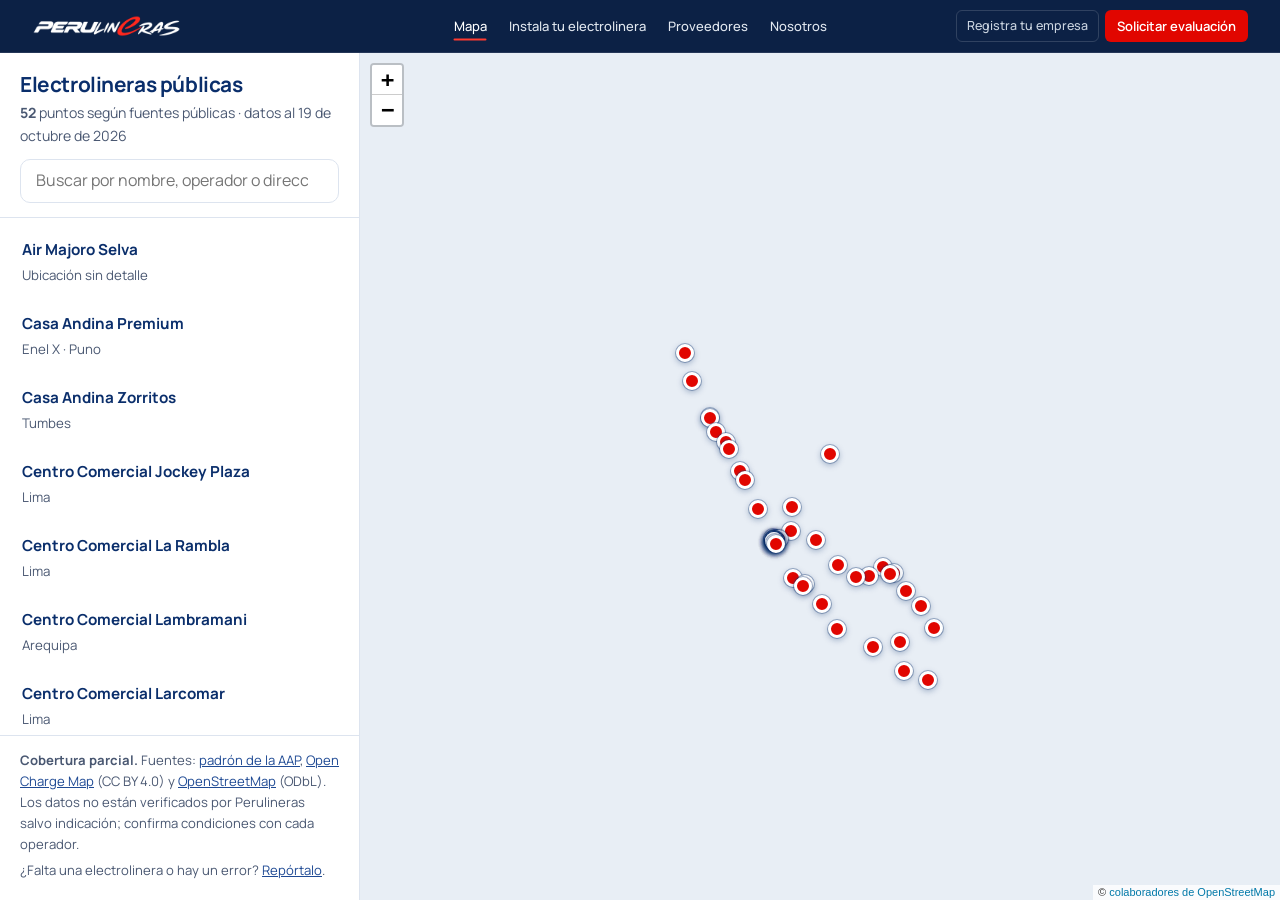
==== commit 7f229050: "feat: base de datos de electrolineras a partir de varias fuentes - scripts/electrolineras.py y scrip" ====
--- a/mapa/index.html
+++ b/mapa/index.html
@@ -51,13 +51,13 @@
     <aside class="panel" aria-labelledby="titulo-mapa">
       <div class="panel-cabecera">
         <h1 id="titulo-mapa">Electrolineras públicas</h1>
-        <p><strong data-conteo>…</strong> puntos registrados en OpenStreetMap · datos al <span data-actualizado>…</span></p>
+        <p><strong data-conteo>…</strong> puntos según fuentes públicas · datos al <span data-actualizado>…</span></p>
         <label class="sr" for="buscar">Buscar electrolinera</label>
         <input class="buscador" id="buscar" type="search" placeholder="Buscar por nombre, operador o dirección" autocomplete="off" data-buscador>
       </div>
       <ul class="lista" id="lista-electrolineras" aria-label="Lista de electrolineras" data-lista></ul>
       <div class="panel-pie">
-        <p><strong>Cobertura parcial.</strong> Fuente: <a href="https://www.openstreetmap.org/copyright" target="_blank" rel="noopener">OpenStreetMap</a>. Los datos no están verificados por Perulineras salvo indicación; confirma condiciones con cada operador.</p>
+        <p><strong>Cobertura parcial.</strong> Fuentes: <a href="https://aap.org.pe/electrolineras" target="_blank" rel="noopener">padrón de la AAP</a>, <a href="https://openchargemap.org/" target="_blank" rel="noopener">Open Charge Map</a> (CC BY 4.0) y <a href="https://www.openstreetmap.org/copyright" target="_blank" rel="noopener">OpenStreetMap</a> (ODbL). Los datos no están verificados por Perulineras salvo indicación; confirma condiciones con cada operador.</p>
         <p>¿Falta una electrolinera o hay un error? <a href="/nosotros/#reportar">Repórtalo</a>.</p>
       </div>
     </aside>
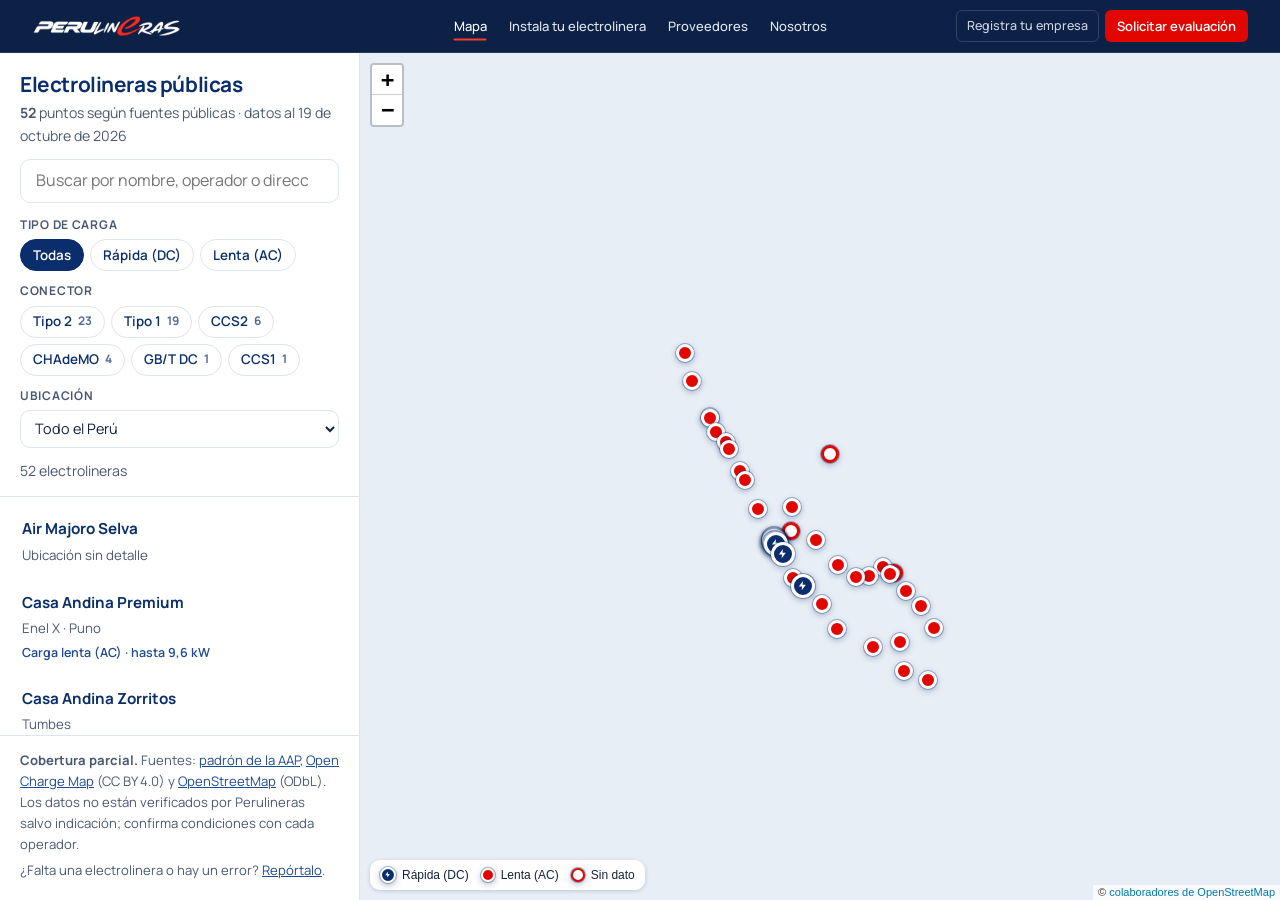
==== commit 17ac8d7c: "feat: ficha lateral, hoja inferior en móvil y filtros en el mapa - El panel de /mapa alterna lista ↔" ====
--- a/mapa/index.html
+++ b/mapa/index.html
@@ -48,18 +48,42 @@
   </header>
 
   <main class="mapa-layout">
-    <aside class="panel" aria-labelledby="titulo-mapa">
-      <div class="panel-cabecera">
-        <h1 id="titulo-mapa">Electrolineras públicas</h1>
-        <p><strong data-conteo>…</strong> puntos según fuentes públicas · datos al <span data-actualizado>…</span></p>
-        <label class="sr" for="buscar">Buscar electrolinera</label>
-        <input class="buscador" id="buscar" type="search" placeholder="Buscar por nombre, operador o dirección" autocomplete="off" data-buscador>
+    <aside class="panel" aria-labelledby="titulo-mapa" data-panel>
+      <div class="panel-vista" data-vista-lista>
+        <div class="panel-cabecera">
+          <h1 id="titulo-mapa">Electrolineras públicas</h1>
+          <p><strong data-conteo>…</strong> puntos según fuentes públicas · datos al <span data-actualizado>…</span></p>
+          <label class="sr" for="buscar">Buscar electrolinera</label>
+          <input class="buscador" id="buscar" type="search" placeholder="Buscar por nombre, operador o dirección" autocomplete="off" data-buscador>
+          <div class="filtros" role="group" aria-label="Filtros">
+            <fieldset class="filtro">
+              <legend>Tipo de carga</legend>
+              <div class="chips" data-filtro-carga>
+                <button type="button" class="chip-filtro" aria-pressed="true" data-valor="">Todas</button>
+                <button type="button" class="chip-filtro" aria-pressed="false" data-valor="DC">Rápida (DC)</button>
+                <button type="button" class="chip-filtro" aria-pressed="false" data-valor="AC">Lenta (AC)</button>
+              </div>
+            </fieldset>
+            <fieldset class="filtro">
+              <legend>Conector</legend>
+              <div class="chips" data-filtro-conector></div>
+            </fieldset>
+            <div class="filtro">
+              <label for="filtro-localidad">Ubicación</label>
+              <select class="selector" id="filtro-localidad" data-filtro-localidad>
+                <option value="">Todo el Perú</option>
+              </select>
+            </div>
+          </div>
+          <p class="resultado" aria-live="polite"><span data-resultado></span> <button type="button" class="boton-texto" data-limpiar hidden>Limpiar filtros</button></p>
+        </div>
+        <ul class="lista" id="lista-electrolineras" aria-label="Lista de electrolineras" data-lista></ul>
+        <div class="panel-pie">
+          <p><strong>Cobertura parcial.</strong> Fuentes: <a href="https://aap.org.pe/electrolineras" target="_blank" rel="noopener">padrón de la AAP</a>, <a href="https://openchargemap.org/" target="_blank" rel="noopener">Open Charge Map</a> (CC BY 4.0) y <a href="https://www.openstreetmap.org/copyright" target="_blank" rel="noopener">OpenStreetMap</a> (ODbL). Los datos no están verificados por Perulineras salvo indicación; confirma condiciones con cada operador.</p>
+          <p>¿Falta una electrolinera o hay un error? <a href="/nosotros/#reportar">Repórtalo</a>.</p>
+        </div>
       </div>
-      <ul class="lista" id="lista-electrolineras" aria-label="Lista de electrolineras" data-lista></ul>
-      <div class="panel-pie">
-        <p><strong>Cobertura parcial.</strong> Fuentes: <a href="https://aap.org.pe/electrolineras" target="_blank" rel="noopener">padrón de la AAP</a>, <a href="https://openchargemap.org/" target="_blank" rel="noopener">Open Charge Map</a> (CC BY 4.0) y <a href="https://www.openstreetmap.org/copyright" target="_blank" rel="noopener">OpenStreetMap</a> (ODbL). Los datos no están verificados por Perulineras salvo indicación; confirma condiciones con cada operador.</p>
-        <p>¿Falta una electrolinera o hay un error? <a href="/nosotros/#reportar">Repórtalo</a>.</p>
-      </div>
+      <section class="ficha" data-ficha hidden aria-labelledby="ficha-titulo"></section>
     </aside>
     <div class="mapa mapa-completo" data-mapa="/data/electrolineras.geojson" data-zoom-rueda role="region" aria-label="Mapa del Perú con electrolineras públicas"></div>
   </main>
--- a/assets/estilos.css
+++ b/assets/estilos.css
@@ -116,7 +116,18 @@
 .mapa{background:#e8eef5}
 .mapa .leaflet-control-attribution{font-size:11px}
 .mapa .leaflet-tile-pane{filter:saturate(.55) brightness(1.04)}
-.punto{display:block;width:18px;height:18px;border-radius:50%;background:var(--rojo);border:3px solid #fff;box-shadow:0 0 0 1px rgba(10,46,107,.35),0 2px 6px rgba(10,46,107,.35)}
+.punto{display:flex;align-items:center;justify-content:center;box-sizing:border-box;width:100%;height:100%;border-radius:50%;background:var(--rojo);border:3px solid #fff;box-shadow:0 0 0 1px rgba(10,46,107,.35),0 2px 6px rgba(10,46,107,.35);transition:transform .15s}
+.punto-dc{background:var(--azul);color:#fff}
+.punto-dc svg{width:62%;height:62%}
+.punto-sd{background:#fff;border-color:var(--rojo)}
+.punto-activo{box-shadow:0 0 0 4px rgba(225,6,0,.3),0 2px 8px rgba(10,46,107,.45)}
+.leaflet-marker-icon:hover .punto{transform:scale(1.15)}
+.leyenda{display:flex;gap:4px 12px;flex-wrap:wrap;background:rgba(255,255,255,.94);border-radius:10px;padding:6px 10px;font-size:12px;color:var(--texto);box-shadow:0 1px 4px rgba(10,46,107,.2)}
+.leyenda span{display:inline-flex;align-items:center;gap:6px}
+.leyenda .punto{width:14px;height:14px;border-width:2px}
+.leyenda .punto-dc{width:16px;height:16px}
+.popup-linea{margin:0 0 8px;color:var(--texto-suave)}
+.popup-linea strong{color:var(--azul)}
 .leaflet-popup-content-wrapper{border-radius:12px}
 .leaflet-popup-content{margin:14px 16px;font:inherit;font-size:.9rem;line-height:1.45;min-width:220px}
 .popup h3{font-size:1rem;margin:0 0 .35em}
@@ -229,6 +240,8 @@
 .pagina-mapa{height:100dvh;display:flex;flex-direction:column;overflow:hidden}
 .mapa-layout{flex:1;display:grid;grid-template-columns:360px 1fr;min-height:0}
 .panel{border-right:1px solid var(--borde);display:flex;flex-direction:column;min-height:0;background:#fff}
+.panel-vista{display:flex;flex-direction:column;flex:1;min-height:0}
+.panel[data-con-ficha] .panel-vista{display:none}
 .panel-cabecera{padding:20px 20px 14px;border-bottom:1px solid var(--borde)}
 .panel-cabecera h1{font-size:1.3rem;margin-bottom:.25em}
 .panel-cabecera p{font-size:.88rem;color:var(--texto-suave);margin:0 0 12px}
@@ -242,12 +255,74 @@
 .panel-pie{padding:14px 20px;border-top:1px solid var(--borde);font-size:.82rem;color:var(--texto-suave)}
 .panel-pie p{margin:0 0 .4em}
 .mapa-completo{height:100%;min-height:0}
+.lista .lista-carga{display:block;margin-top:2px;font-size:.78rem;font-weight:600;color:var(--azul-medio)}
+.lista .lista-dc{color:var(--azul)}
+
+/* Filtros */
+.filtros{display:grid;gap:10px;margin-top:12px}
+.filtro{border:0;margin:0;padding:0;min-width:0}
+.filtro legend,.filtro label{display:block;padding:0;margin-bottom:5px;font-size:.75rem;font-weight:700;letter-spacing:.06em;text-transform:uppercase;color:var(--texto-suave)}
+.chips{display:flex;flex-wrap:wrap;gap:6px}
+.chip-filtro{display:inline-flex;align-items:center;gap:6px;min-height:32px;padding:0 12px;border:1px solid var(--borde);border-radius:999px;background:#fff;color:var(--azul);font:inherit;font-size:.84rem;font-weight:600;cursor:pointer;transition:background .15s,border-color .15s}
+.chip-filtro:hover{border-color:var(--azul-medio)}
+.chip-filtro[aria-pressed="true"]{background:var(--azul);border-color:var(--azul);color:#fff}
+.chip-cuenta{font-size:.74rem;font-weight:700;opacity:.7}
+.selector{width:100%;min-height:38px;padding:0 .7em;border:1px solid var(--borde);border-radius:10px;background:#fff;color:var(--texto);font:inherit;font-size:.9rem}
+.resultado{display:flex;justify-content:space-between;align-items:center;gap:8px;margin:12px 0 0!important}
+.boton-texto{border:0;background:none;padding:4px 0;font:inherit;font-weight:650;color:var(--rojo);cursor:pointer}
+.boton-texto:hover{text-decoration:underline}
+
+/* Ficha de la estación */
+.ficha{flex:1;min-height:0;overflow-y:auto;background:#fff}
+.ficha[hidden]{display:none}
+.ficha-asa{display:none}
+.ficha-barra{position:sticky;top:0;z-index:1;background:#fff;border-bottom:1px solid var(--borde);padding:8px 12px}
+.ficha-volver{border:0;background:none;padding:8px;border-radius:8px;font:inherit;font-weight:650;color:var(--azul-medio);cursor:pointer}
+.ficha-volver:hover{background:var(--azul-suave)}
+.solo-movil-ficha{display:none}
+.ficha-cuerpo{padding:16px 20px 24px}
+.ficha h2{font-size:1.35rem;margin:0 0 .2em}
+.ficha h2:focus{outline:none}
+.ficha h3{font-size:.78rem;letter-spacing:.08em;text-transform:uppercase;color:var(--texto-suave);margin:22px 0 8px}
+.ficha-sub{margin:0 0 10px;color:var(--texto-suave);font-size:.92rem}
+.ficha-etiquetas{display:flex;flex-wrap:wrap;gap:6px;margin:0 0 16px}
+.etiqueta-carga,.etiqueta-estado{display:inline-flex;align-items:center;gap:5px;padding:4px 10px;border-radius:999px;font-size:.8rem;font-weight:700}
+.etiqueta-carga{background:var(--azul-suave);color:var(--azul-medio)}
+.etiqueta-dc{background:var(--azul);color:#fff}
+.etiqueta-carga svg{width:14px;height:14px}
+.etiqueta-estado{background:var(--ambar-fondo);color:var(--ambar-texto)}
+.etiqueta-estado.verificada{background:var(--verde-fondo);color:var(--verde-texto)}
+.ficha-acciones{display:flex;gap:8px;flex-wrap:wrap}
+.ficha-acciones .boton{flex:1 1 140px;font-size:.95rem}
+.conectores{list-style:none;margin:0;padding:0;display:grid;grid-template-columns:repeat(auto-fill,minmax(130px,1fr));gap:8px}
+.conector{display:grid;gap:2px;padding:10px 12px;border:1px solid var(--borde);border-left:4px solid var(--rojo);border-radius:10px;font-size:.84rem;color:var(--texto-suave)}
+.conector-dc{border-left-color:var(--azul)}
+.conector strong{color:var(--azul);font-size:.98rem}
+.ficha-datos{display:grid;grid-template-columns:auto 1fr;gap:6px 14px;margin:0;font-size:.9rem}
+.ficha-datos dt{color:var(--texto-suave)}
+.ficha-datos dd{margin:0;overflow-wrap:anywhere}
+.ficha .sin-dato{color:var(--texto-suave);font-style:italic}
+.ficha .popup-verificacion{font-size:.84rem}
+.ficha-enlaces{display:flex;gap:16px;flex-wrap:wrap;margin:12px 0 0;font-size:.9rem;font-weight:600}
+
 @media (max-width:820px){
   .pagina-mapa{height:auto;overflow:visible}
   .mapa-layout{grid-template-columns:minmax(0,1fr);grid-template-rows:62vh auto}
   .mapa-completo{order:-1}
   .panel{border-right:0;border-top:1px solid var(--borde)}
   .lista{max-height:none;overflow:visible}
+  /* En móvil la lista sigue visible y la ficha es una hoja inferior sobre el mapa. */
+  .panel[data-con-ficha] .panel-vista{display:flex}
+  .ficha{position:fixed;left:0;right:0;bottom:0;z-index:1100;max-height:46dvh;border-radius:18px 18px 0 0;box-shadow:0 -6px 28px rgba(10,46,107,.25);overscroll-behavior:contain;transition:max-height .25s ease}
+  .ficha[data-expandida]{max-height:88dvh}
+  .ficha-asa{display:flex;justify-content:center;position:sticky;top:0;z-index:2;width:100%;height:22px;padding:8px 0 0;border:0;background:#fff;cursor:grab}
+  .ficha-asa span{width:40px;height:5px;border-radius:999px;background:var(--borde)}
+  .ficha-barra{position:absolute;top:10px;right:8px;border:0;padding:0;background:none}
+  .ficha-volver{width:40px;height:40px;font-size:1.1rem;color:var(--texto-suave)}
+  .solo-escritorio{display:none}
+  .solo-movil-ficha{display:inline}
+  .ficha-cuerpo{padding:4px 16px 24px}
+  .ficha h2{padding-right:40px}
 }
 
 /* Página de error */
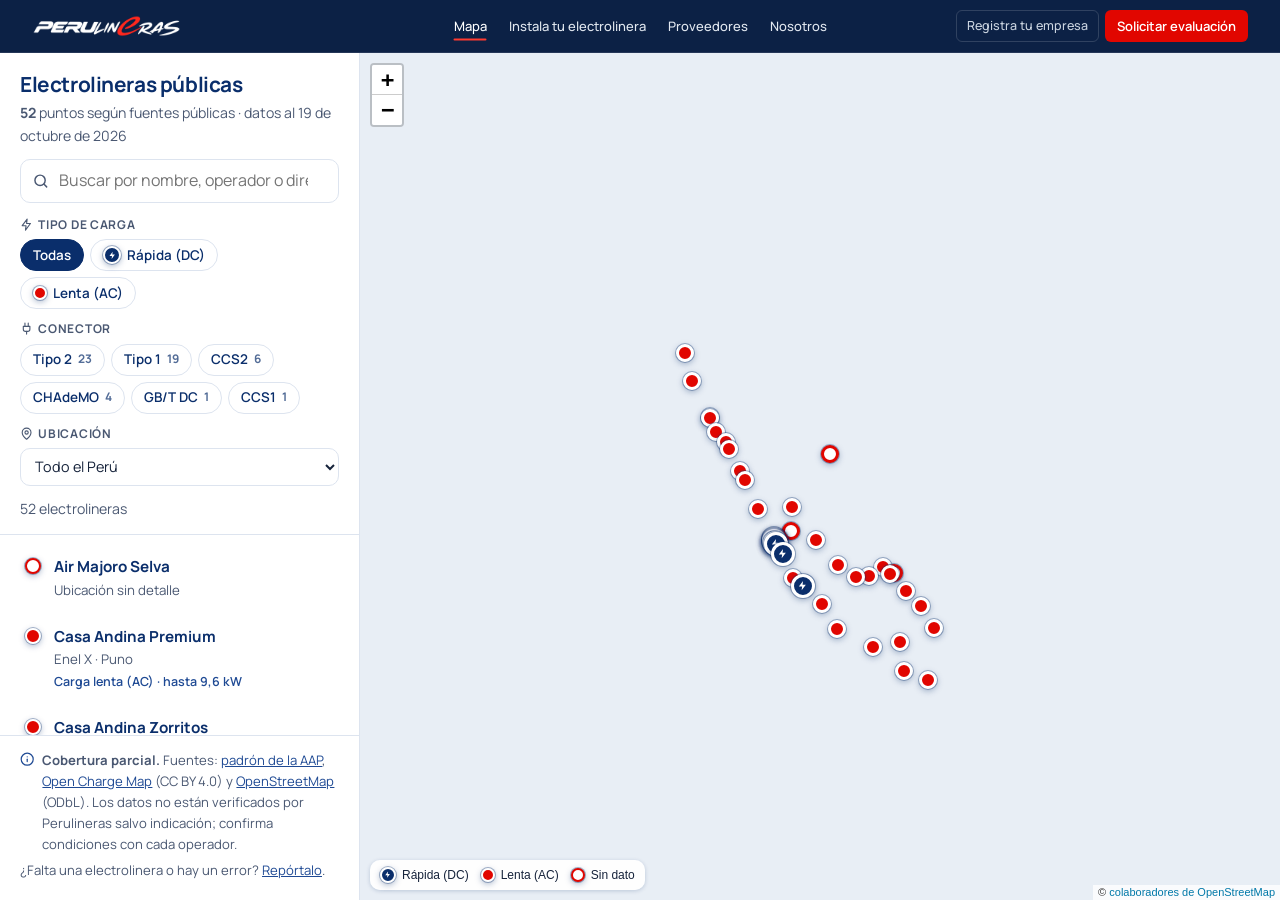
==== commit bbe58a1a: "feat: iconos en el panel del mapa (filtros, lista, ficha y botones) Co-Authored-By: Claude Opus 5.5 " ====
--- a/mapa/index.html
+++ b/mapa/index.html
@@ -54,32 +54,35 @@
           <h1 id="titulo-mapa">Electrolineras públicas</h1>
           <p><strong data-conteo>…</strong> puntos según fuentes públicas · datos al <span data-actualizado>…</span></p>
           <label class="sr" for="buscar">Buscar electrolinera</label>
-          <input class="buscador" id="buscar" type="search" placeholder="Buscar por nombre, operador o dirección" autocomplete="off" data-buscador>
+          <div class="buscador-icono">
+            <svg class="ico" viewBox="0 0 24 24" fill="none" stroke="currentColor" stroke-width="2" stroke-linecap="round" stroke-linejoin="round" aria-hidden="true"><circle cx="11" cy="11" r="7"/><path d="m20 20-3.5-3.5"/></svg>
+            <input class="buscador" id="buscar" type="search" placeholder="Buscar por nombre, operador o dirección" autocomplete="off" data-buscador>
+          </div>
           <div class="filtros" role="group" aria-label="Filtros">
             <fieldset class="filtro">
-              <legend>Tipo de carga</legend>
+              <legend><svg class="ico" viewBox="0 0 24 24" fill="none" stroke="currentColor" stroke-width="2" stroke-linecap="round" stroke-linejoin="round" aria-hidden="true"><path d="M13 2 4 14h7l-1 8 9-12h-7z"/></svg>Tipo de carga</legend>
               <div class="chips" data-filtro-carga>
                 <button type="button" class="chip-filtro" aria-pressed="true" data-valor="">Todas</button>
-                <button type="button" class="chip-filtro" aria-pressed="false" data-valor="DC">Rápida (DC)</button>
-                <button type="button" class="chip-filtro" aria-pressed="false" data-valor="AC">Lenta (AC)</button>
+                <button type="button" class="chip-filtro" aria-pressed="false" data-valor="DC"><i class="punto punto-dc"><svg viewBox="0 0 24 24" aria-hidden="true"><path d="M13 2 4 14h7l-1 8 9-12h-7z" fill="currentColor"/></svg></i>Rápida (DC)</button>
+                <button type="button" class="chip-filtro" aria-pressed="false" data-valor="AC"><i class="punto"></i>Lenta (AC)</button>
               </div>
             </fieldset>
             <fieldset class="filtro">
-              <legend>Conector</legend>
+              <legend><svg class="ico" viewBox="0 0 24 24" fill="none" stroke="currentColor" stroke-width="2" stroke-linecap="round" stroke-linejoin="round" aria-hidden="true"><path d="M12 22v-5"/><path d="M9 8V2"/><path d="M15 8V2"/><path d="M18 8v5a4 4 0 0 1-4 4h-4a4 4 0 0 1-4-4V8Z"/></svg>Conector</legend>
               <div class="chips" data-filtro-conector></div>
             </fieldset>
             <div class="filtro">
-              <label for="filtro-localidad">Ubicación</label>
+              <label for="filtro-localidad"><svg class="ico" viewBox="0 0 24 24" fill="none" stroke="currentColor" stroke-width="2" stroke-linecap="round" stroke-linejoin="round" aria-hidden="true"><path d="M20 10c0 5-5.5 10.2-7.4 11.8a1 1 0 0 1-1.2 0C9.5 20.2 4 15 4 10a8 8 0 0 1 16 0"/><circle cx="12" cy="10" r="3"/></svg>Ubicación</label>
               <select class="selector" id="filtro-localidad" data-filtro-localidad>
                 <option value="">Todo el Perú</option>
               </select>
             </div>
           </div>
-          <p class="resultado" aria-live="polite"><span data-resultado></span> <button type="button" class="boton-texto" data-limpiar hidden>Limpiar filtros</button></p>
+          <p class="resultado" aria-live="polite"><span data-resultado></span> <button type="button" class="boton-texto" data-limpiar hidden><svg class="ico" viewBox="0 0 24 24" fill="none" stroke="currentColor" stroke-width="2" stroke-linecap="round" stroke-linejoin="round" aria-hidden="true"><path d="M18 6 6 18"/><path d="m6 6 12 12"/></svg>Limpiar filtros</button></p>
         </div>
         <ul class="lista" id="lista-electrolineras" aria-label="Lista de electrolineras" data-lista></ul>
         <div class="panel-pie">
-          <p><strong>Cobertura parcial.</strong> Fuentes: <a href="https://aap.org.pe/electrolineras" target="_blank" rel="noopener">padrón de la AAP</a>, <a href="https://openchargemap.org/" target="_blank" rel="noopener">Open Charge Map</a> (CC BY 4.0) y <a href="https://www.openstreetmap.org/copyright" target="_blank" rel="noopener">OpenStreetMap</a> (ODbL). Los datos no están verificados por Perulineras salvo indicación; confirma condiciones con cada operador.</p>
+          <p class="panel-aviso"><svg class="ico" viewBox="0 0 24 24" fill="none" stroke="currentColor" stroke-width="2" stroke-linecap="round" stroke-linejoin="round" aria-hidden="true"><circle cx="12" cy="12" r="10"/><path d="M12 16v-4"/><path d="M12 8h.01"/></svg><span><strong>Cobertura parcial.</strong> Fuentes: <a href="https://aap.org.pe/electrolineras" target="_blank" rel="noopener">padrón de la AAP</a>, <a href="https://openchargemap.org/" target="_blank" rel="noopener">Open Charge Map</a> (CC BY 4.0) y <a href="https://www.openstreetmap.org/copyright" target="_blank" rel="noopener">OpenStreetMap</a> (ODbL). Los datos no están verificados por Perulineras salvo indicación; confirma condiciones con cada operador.</span></p>
           <p>¿Falta una electrolinera o hay un error? <a href="/nosotros/#reportar">Repórtalo</a>.</p>
         </div>
       </div>
--- a/assets/estilos.css
+++ b/assets/estilos.css
@@ -246,7 +246,10 @@
 .panel-cabecera h1{font-size:1.3rem;margin-bottom:.25em}
 .panel-cabecera p{font-size:.88rem;color:var(--texto-suave);margin:0 0 12px}
 .lista{list-style:none;margin:0;padding:8px;overflow-y:auto;flex:1}
-.lista button{all:unset;box-sizing:border-box;display:block;width:100%;padding:12px 14px;border-radius:10px;cursor:pointer}
+.lista button{all:unset;box-sizing:border-box;display:grid;grid-template-columns:22px 1fr;column-gap:10px;align-items:start;width:100%;padding:12px 14px;border-radius:10px;cursor:pointer}
+.lista button>*{grid-column:2}
+.lista button>.punto{grid-column:1;grid-row:1 / span 3;width:16px;height:16px;margin:3px auto 0;border-width:2px}
+.lista button>.punto-dc{width:20px;height:20px;margin-top:1px}
 .lista button:hover,.lista button[aria-pressed="true"]{background:var(--azul-suave)}
 .lista button:focus-visible{outline:3px solid var(--rojo);outline-offset:-3px}
 .lista strong{display:block;color:var(--azul);font-size:.95rem}
@@ -254,6 +257,8 @@
 .lista .vacio{padding:16px;color:var(--texto-suave);font-size:.9rem}
 .panel-pie{padding:14px 20px;border-top:1px solid var(--borde);font-size:.82rem;color:var(--texto-suave)}
 .panel-pie p{margin:0 0 .4em}
+.panel-aviso{display:flex;gap:8px}
+.panel-aviso .ico{margin-top:.2em;color:var(--azul-medio)}
 .mapa-completo{height:100%;min-height:0}
 .lista .lista-carga{display:block;margin-top:2px;font-size:.78rem;font-weight:600;color:var(--azul-medio)}
 .lista .lista-dc{color:var(--azul)}
@@ -261,24 +266,33 @@
 /* Filtros */
 .filtros{display:grid;gap:10px;margin-top:12px}
 .filtro{border:0;margin:0;padding:0;min-width:0}
-.filtro legend,.filtro label{display:block;padding:0;margin-bottom:5px;font-size:.75rem;font-weight:700;letter-spacing:.06em;text-transform:uppercase;color:var(--texto-suave)}
+.ico{width:1.1em;height:1.1em;flex:none}
+.buscador-icono{position:relative}
+.buscador-icono .ico{position:absolute;left:12px;top:50%;transform:translateY(-50%);color:var(--texto-suave);pointer-events:none}
+.buscador-icono .buscador{padding-left:2.4em}
+.filtro legend,.filtro label{display:flex;align-items:center;gap:5px;padding:0;margin-bottom:5px;font-size:.75rem;font-weight:700;letter-spacing:.06em;text-transform:uppercase;color:var(--texto-suave)}
 .chips{display:flex;flex-wrap:wrap;gap:6px}
 .chip-filtro{display:inline-flex;align-items:center;gap:6px;min-height:32px;padding:0 12px;border:1px solid var(--borde);border-radius:999px;background:#fff;color:var(--azul);font:inherit;font-size:.84rem;font-weight:600;cursor:pointer;transition:background .15s,border-color .15s}
 .chip-filtro:hover{border-color:var(--azul-medio)}
 .chip-filtro[aria-pressed="true"]{background:var(--azul);border-color:var(--azul);color:#fff}
+.chip-filtro .punto{width:14px;height:14px;border-width:2px}
+.chip-filtro .punto-dc{width:18px;height:18px}
+.chip-filtro[aria-pressed="true"] .punto{box-shadow:0 0 0 1px rgba(255,255,255,.5)}
 .chip-cuenta{font-size:.74rem;font-weight:700;opacity:.7}
 .selector{width:100%;min-height:38px;padding:0 .7em;border:1px solid var(--borde);border-radius:10px;background:#fff;color:var(--texto);font:inherit;font-size:.9rem}
 .resultado{display:flex;justify-content:space-between;align-items:center;gap:8px;margin:12px 0 0!important}
-.boton-texto{border:0;background:none;padding:4px 0;font:inherit;font-weight:650;color:var(--rojo);cursor:pointer}
+.boton-texto{display:inline-flex;align-items:center;gap:4px;border:0;background:none;padding:4px 0;font:inherit;font-weight:650;color:var(--rojo);cursor:pointer}
 .boton-texto:hover{text-decoration:underline}
+.boton-texto[hidden]{display:none}
 
 /* Ficha de la estación */
 .ficha{flex:1;min-height:0;overflow-y:auto;background:#fff}
 .ficha[hidden]{display:none}
 .ficha-asa{display:none}
 .ficha-barra{position:sticky;top:0;z-index:1;background:#fff;border-bottom:1px solid var(--borde);padding:8px 12px}
-.ficha-volver{border:0;background:none;padding:8px;border-radius:8px;font:inherit;font-weight:650;color:var(--azul-medio);cursor:pointer}
+.ficha-volver{display:inline-flex;align-items:center;justify-content:center;border:0;background:none;padding:8px;border-radius:8px;font:inherit;font-weight:650;color:var(--azul-medio);cursor:pointer}
 .ficha-volver:hover{background:var(--azul-suave)}
+.ficha-volver .solo-escritorio{display:inline-flex;align-items:center;gap:6px}
 .solo-movil-ficha{display:none}
 .ficha-cuerpo{padding:16px 20px 24px}
 .ficha h2{font-size:1.35rem;margin:0 0 .2em}
@@ -289,21 +303,24 @@
 .etiqueta-carga,.etiqueta-estado{display:inline-flex;align-items:center;gap:5px;padding:4px 10px;border-radius:999px;font-size:.8rem;font-weight:700}
 .etiqueta-carga{background:var(--azul-suave);color:var(--azul-medio)}
 .etiqueta-dc{background:var(--azul);color:#fff}
-.etiqueta-carga svg{width:14px;height:14px}
+.etiqueta-carga svg,.etiqueta-estado svg{width:14px;height:14px}
 .etiqueta-estado{background:var(--ambar-fondo);color:var(--ambar-texto)}
 .etiqueta-estado.verificada{background:var(--verde-fondo);color:var(--verde-texto)}
 .ficha-acciones{display:flex;gap:8px;flex-wrap:wrap}
-.ficha-acciones .boton{flex:1 1 140px;font-size:.95rem}
+.ficha-acciones .boton{flex:1 1 140px;padding-inline:1em;font-size:.95rem;white-space:nowrap}
 .conectores{list-style:none;margin:0;padding:0;display:grid;grid-template-columns:repeat(auto-fill,minmax(130px,1fr));gap:8px}
 .conector{display:grid;gap:2px;padding:10px 12px;border:1px solid var(--borde);border-left:4px solid var(--rojo);border-radius:10px;font-size:.84rem;color:var(--texto-suave)}
 .conector-dc{border-left-color:var(--azul)}
 .conector strong{color:var(--azul);font-size:.98rem}
 .ficha-datos{display:grid;grid-template-columns:auto 1fr;gap:6px 14px;margin:0;font-size:.9rem}
-.ficha-datos dt{color:var(--texto-suave)}
+.ficha-datos dt{display:flex;align-items:center;gap:6px;color:var(--texto-suave)}
+.ficha-datos dt .ico{color:var(--azul-medio)}
 .ficha-datos dd{margin:0;overflow-wrap:anywhere}
 .ficha .sin-dato{color:var(--texto-suave);font-style:italic}
 .ficha .popup-verificacion{font-size:.84rem}
 .ficha-enlaces{display:flex;gap:16px;flex-wrap:wrap;margin:12px 0 0;font-size:.9rem;font-weight:600}
+.ficha-enlaces a{display:inline-flex;align-items:center;gap:6px}
+.ficha-enlaces .ico{width:1em;height:1em}
 
 @media (max-width:820px){
   .pagina-mapa{height:auto;overflow:visible}
@@ -319,8 +336,8 @@
   .ficha-asa span{width:40px;height:5px;border-radius:999px;background:var(--borde)}
   .ficha-barra{position:absolute;top:10px;right:8px;border:0;padding:0;background:none}
   .ficha-volver{width:40px;height:40px;font-size:1.1rem;color:var(--texto-suave)}
-  .solo-escritorio{display:none}
-  .solo-movil-ficha{display:inline}
+  .solo-escritorio,.ficha-volver .solo-escritorio{display:none}
+  .solo-movil-ficha{display:inline-flex}
   .ficha-cuerpo{padding:4px 16px 24px}
   .ficha h2{padding-right:40px}
 }
